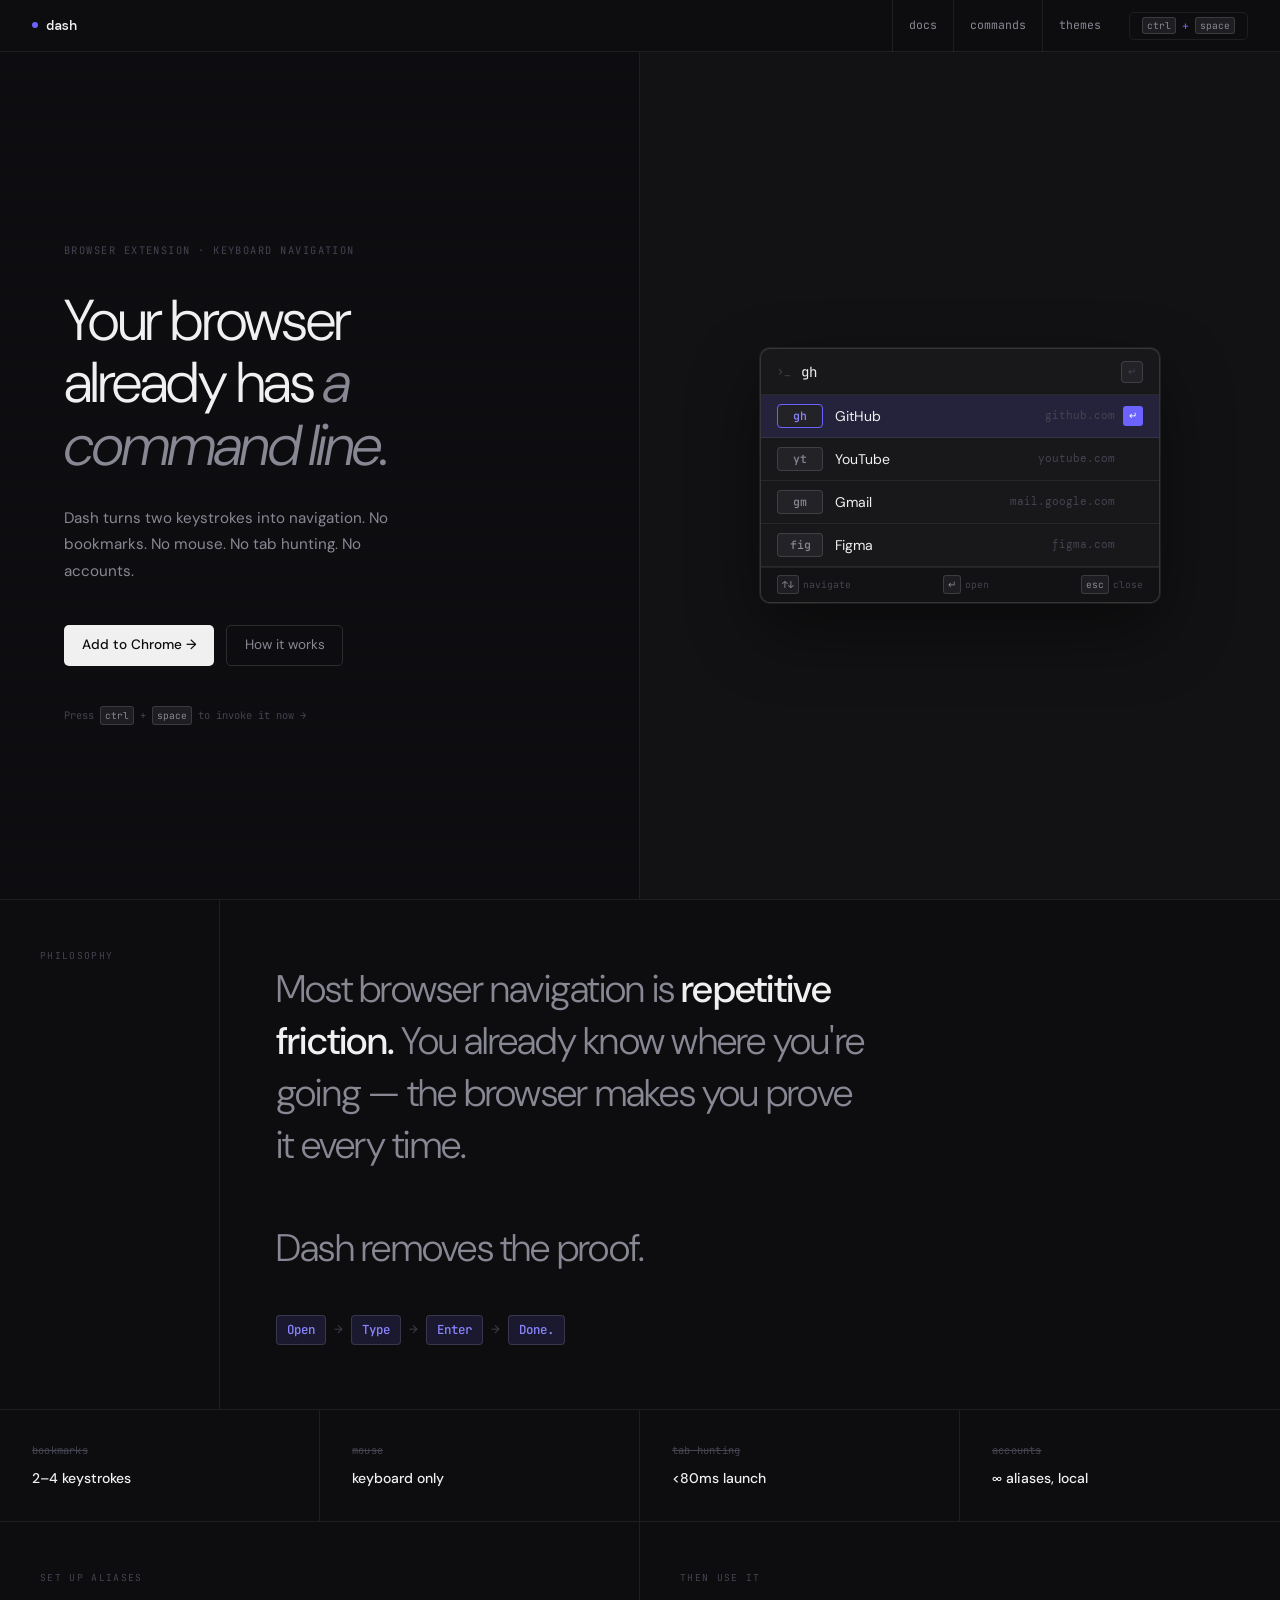
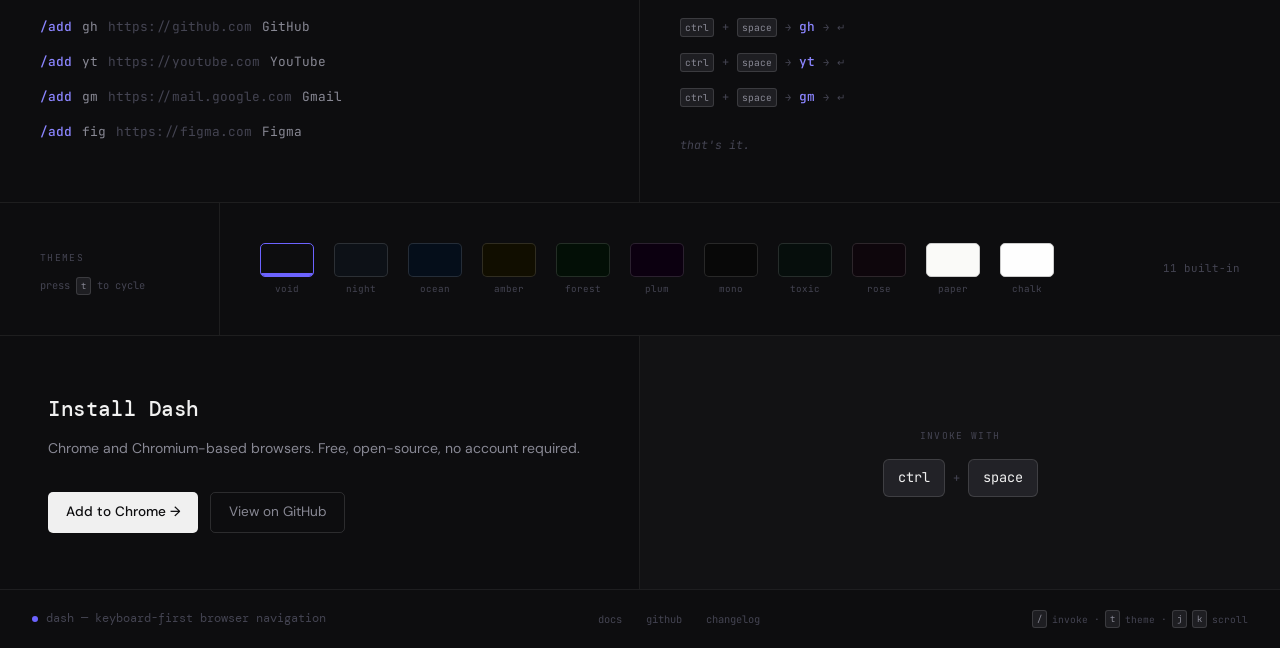
==== website/index.html @ 08f604a4 "- website base file - new theme added - central system for theme" ====
<!DOCTYPE html>
<html lang="en" data-theme="void">

<head>
    <meta charset="UTF-8">
    <meta name="viewport" content="width=device-width, initial-scale=1.0">
    <title>Dash — Keyboard-first browser navigation</title>
    <link rel="preconnect" href="https://fonts.googleapis.com">
    <link rel="preconnect" href="https://fonts.gstatic.com" crossorigin>
    <link
        href="https://fonts.googleapis.com/css2?family=DM+Sans:ital,wght@0,300;0,400;0,500;1,300;1,400&family=DM+Mono:wght@400;500&family=JetBrains+Mono:wght@400;500&display=swap"
        rel="stylesheet">
    <link rel="stylesheet" href="style.css">
    <!-- themes.css is auto-generated from themes.js via generateThemeCSS() -->
    <!-- Run: node -e "import('./themes.js').then(m=>process.stdout.write(m.generateThemeCSS()))" > themes.css -->
    <!-- Then add: <link rel="stylesheet" href="themes.css"> and remove the theme blocks from style.css -->
</head>

<body>

    <!-- ─── COMMAND OVERLAY ─── -->
    <div id="cmd-overlay" role="dialog" aria-label="Command palette" aria-modal="true">
        <div id="cmd-box">
            <div id="cmd-input-row">
                <span class="cmd-prompt">›_</span>
                <input id="cmd-input" placeholder="type a command or alias…" autocomplete="off" spellcheck="false"
                    aria-label="Command input">
                <span class="cmd-esc">esc</span>
            </div>
            <div id="cmd-results" role="listbox"></div>
            <div id="cmd-footer">
                <div class="cmd-hint"><span class="k">↑↓</span> navigate</div>
                <div class="cmd-hint"><span class="k">↵</span> go</div>
                <div class="cmd-hint"><span class="k">esc</span> close</div>
            </div>
        </div>
    </div>

    <!-- ─── TOAST ─── -->
    <div id="toast"></div>

    <!-- ─── NAV ─── -->
    <nav>
        <a class="nav-logo" href="#">
            <span class="logo-dot"></span>
            dash
        </a>
        <div class="nav-right">
            <a class="nav-link" href="#philosophy">docs</a>
            <a class="nav-link" href="#setup">commands</a>
            <a class="nav-link" href="#themes">themes</a>
            <button class="nav-invoke" id="navInvokeBtn" title="Open command palette (ctrl+space)">
                <span class="k">ctrl</span>+<span class="k">space</span>
            </button>
        </div>
    </nav>

    <main>

        <!-- ─── HERO ─── -->
        <section class="hero">
            <div class="hero-left">
                <p class="hero-eyebrow">Browser Extension · Keyboard Navigation</p>
                <h1 class="hero-h1">Your browser<br>already has <em>a<br>command line.</em></h1>
                <p class="hero-sub">Dash turns two keystrokes into navigation. No bookmarks. No mouse. No tab hunting.
                    No accounts.</p>
                <div class="hero-btns">
                    <a href="#install" class="btn-primary">Add to Chrome →</a>
                    <a href="#philosophy" class="btn-ghost">How it works</a>
                </div>
                <div class="hero-hint">
                    Press <span class="k">ctrl</span>+<span class="k">space</span> to invoke it now →
                </div>
            </div>
            <div class="hero-right">
                <div class="palette" id="heroPalette">
                    <div class="pal-input">
                        <span class="pal-prompt">›_</span>
                        <input class="pal-field" id="palField" readonly placeholder="type a command…" autocomplete="off"
                            spellcheck="false">
                        <div class="pal-enter-chip">↵</div>
                    </div>
                    <div class="pal-row active" data-alias="gh">
                        <div class="pal-alias">gh</div>
                        <div class="pal-name">GitHub</div>
                        <div class="pal-meta">
                            <div class="pal-url">github.com</div>
                            <div class="pal-go">↵</div>
                        </div>
                    </div>
                    <div class="pal-row" data-alias="yt">
                        <div class="pal-alias">yt</div>
                        <div class="pal-name">YouTube</div>
                        <div class="pal-meta">
                            <div class="pal-url">youtube.com</div>
                            <div class="pal-go">↵</div>
                        </div>
                    </div>
                    <div class="pal-row" data-alias="gm">
                        <div class="pal-alias">gm</div>
                        <div class="pal-name">Gmail</div>
                        <div class="pal-meta">
                            <div class="pal-url">mail.google.com</div>
                            <div class="pal-go">↵</div>
                        </div>
                    </div>
                    <div class="pal-row" data-alias="fig">
                        <div class="pal-alias">fig</div>
                        <div class="pal-name">Figma</div>
                        <div class="pal-meta">
                            <div class="pal-url">figma.com</div>
                            <div class="pal-go">↵</div>
                        </div>
                    </div>
                    <div class="pal-footer">
                        <div class="pal-hint"><span class="k">↑↓</span> navigate</div>
                        <div class="pal-hint"><span class="k">↵</span> open</div>
                        <div class="pal-hint"><span class="k">esc</span> close</div>
                    </div>
                </div>
            </div>
        </section>

        <!-- ─── MANIFESTO ─── -->
        <section class="manifesto" id="philosophy">
            <div class="manifesto-label">
                <span class="section-eyebrow">Philosophy</span>
            </div>
            <div class="manifesto-body">
                <p class="manifesto-h">
                    Most browser navigation is <strong>repetitive friction.</strong> You already know where you're going
                    — the browser makes you prove it every time.
                    <br><br>
                    Dash removes the proof.
                </p>
                <div class="flow">
                    <span class="flow-step">Open</span>
                    <span class="flow-arrow">→</span>
                    <span class="flow-step">Type</span>
                    <span class="flow-arrow">→</span>
                    <span class="flow-step">Enter</span>
                    <span class="flow-arrow">→</span>
                    <span class="flow-step">Done.</span>
                </div>
            </div>
        </section>

        <!-- ─── TRUTHS ─── -->
        <section class="truths">
            <div class="truth-cell">
                <div class="truth-neg">bookmarks</div>
                <div class="truth-val">2–4 keystrokes</div>
            </div>
            <div class="truth-cell">
                <div class="truth-neg">mouse</div>
                <div class="truth-val">keyboard only</div>
            </div>
            <div class="truth-cell">
                <div class="truth-neg">tab hunting</div>
                <div class="truth-val">&lt;80ms launch</div>
            </div>
            <div class="truth-cell">
                <div class="truth-neg">accounts</div>
                <div class="truth-val">∞ aliases, local</div>
            </div>
        </section>

        <!-- ─── SETUP ─── -->
        <section class="setup" id="setup">
            <div class="setup-col">
                <p class="col-title">Set up aliases</p>
                <div class="cmd-block">
                    <div class="cmd-line">
                        <span class="cmd-slash">/add</span>
                        <span>gh</span>
                        <span class="cmd-url">https://github.com</span>
                        <span>GitHub</span>
                    </div>
                    <div class="cmd-line">
                        <span class="cmd-slash">/add</span>
                        <span>yt</span>
                        <span class="cmd-url">https://youtube.com</span>
                        <span>YouTube</span>
                    </div>
                    <div class="cmd-line">
                        <span class="cmd-slash">/add</span>
                        <span>gm</span>
                        <span class="cmd-url">https://mail.google.com</span>
                        <span>Gmail</span>
                    </div>
                    <div class="cmd-line">
                        <span class="cmd-slash">/add</span>
                        <span>fig</span>
                        <span class="cmd-url">https://figma.com</span>
                        <span>Figma</span>
                    </div>
                </div>
            </div>
            <div class="setup-col">
                <p class="col-title">Then use it</p>
                <div class="cmd-block">
                    <div class="usage-row">
                        <span class="k">ctrl</span><span class="k-plus">+</span><span class="k">space</span>
                        <span class="ua">→</span>
                        <span class="usage-alias">gh</span>
                        <span class="ua">→</span>
                        <span class="usage-enter">↵</span>
                    </div>
                    <div class="usage-row">
                        <span class="k">ctrl</span><span class="k-plus">+</span><span class="k">space</span>
                        <span class="ua">→</span>
                        <span class="usage-alias">yt</span>
                        <span class="ua">→</span>
                        <span class="usage-enter">↵</span>
                    </div>
                    <div class="usage-row">
                        <span class="k">ctrl</span><span class="k-plus">+</span><span class="k">space</span>
                        <span class="ua">→</span>
                        <span class="usage-alias">gm</span>
                        <span class="ua">→</span>
                        <span class="usage-enter">↵</span>
                    </div>
                </div>
                <p class="setup-note">that's it.</p>
            </div>
        </section>

        <!-- ─── THEMES ─── -->
        <section id="themes">
            <div class="themes-label">
                <div>
                    <span class="section-eyebrow">Themes</span>
                    <div class="themes-sub">press <span class="k" style="font-size:.55rem">t</span> to cycle</div>
                </div>
            </div>
            <div class="themes-right">
                <!-- Dark themes -->
                <button class="swatch active" data-theme-id="void" style="--sw-accent:#6c63ff">
                    <div class="swatch-box" style="background:#0d0d0f;"></div>
                    <span class="swatch-name">void</span>
                </button>
                <button class="swatch" data-theme-id="night" style="--sw-accent:#58a6ff">
                    <div class="swatch-box" style="background:#0d1117;"></div>
                    <span class="swatch-name">night</span>
                </button>
                <button class="swatch" data-theme-id="ocean" style="--sw-accent:#00b4d8">
                    <div class="swatch-box" style="background:#050e1a;"></div>
                    <span class="swatch-name">ocean</span>
                </button>
                <button class="swatch" data-theme-id="amber" style="--sw-accent:#f59e0b">
                    <div class="swatch-box" style="background:#110e00;"></div>
                    <span class="swatch-name">amber</span>
                </button>
                <button class="swatch" data-theme-id="forest" style="--sw-accent:#22c55e">
                    <div class="swatch-box" style="background:#030f06;"></div>
                    <span class="swatch-name">forest</span>
                </button>
                <button class="swatch" data-theme-id="plum" style="--sw-accent:#c084fc">
                    <div class="swatch-box" style="background:#0c0010;"></div>
                    <span class="swatch-name">plum</span>
                </button>
                <button class="swatch" data-theme-id="monochrome" style="--sw-accent:#ffffff">
                    <div class="swatch-box" style="background:#080808;"></div>
                    <span class="swatch-name">mono</span>
                </button>
                <button class="swatch" data-theme-id="toxic" style="--sw-accent:#00ff88">
                    <div class="swatch-box" style="background:#060e0c;"></div>
                    <span class="swatch-name">toxic</span>
                </button>
                <button class="swatch" data-theme-id="rose" style="--sw-accent:#ff2d78">
                    <div class="swatch-box" style="background:#0e060c;"></div>
                    <span class="swatch-name">rose</span>
                </button>
                <!-- Light themes -->
                <button class="swatch" data-theme-id="paper" style="--sw-accent:#4338ca">
                    <div class="swatch-box" style="background:#fafaf8; border-color:#ccc;"></div>
                    <span class="swatch-name">paper</span>
                </button>
                <button class="swatch" data-theme-id="chalk" style="--sw-accent:#e11d48">
                    <div class="swatch-box" style="background:#fefefe; border-color:#ccc;"></div>
                    <span class="swatch-name">chalk</span>
                </button>
                <span class="themes-count">11 built-in</span>
            </div>
        </section>

        <!-- ─── INSTALL ─── -->
        <section id="install">
            <div class="install-left">
                <div class="install-h">Install Dash</div>
                <p class="install-sub">Chrome and Chromium-based browsers. Free, open-source, no account required.</p>
                <div style="display:flex;gap:.75rem;flex-wrap:wrap;">
                    <a href="#" class="btn-primary">Add to Chrome →</a>
                    <a href="#" class="btn-ghost">View on GitHub</a>
                </div>
            </div>
            <div class="install-right">
                <div class="shortcut-card">
                    <div class="shortcut-label">Invoke with</div>
                    <div class="shortcut-keys">
                        <span class="k-large">ctrl</span>
                        <span class="k-plus">+</span>
                        <span class="k-large">space</span>
                    </div>
                </div>
            </div>
        </section>

    </main>

    <footer>
        <div class="footer-brand">
            <span class="logo-dot"></span>
            dash — keyboard-first browser navigation
        </div>
        <div class="footer-links">
            <a href="#">docs</a>
            <a href="#">github</a>
            <a href="#">changelog</a>
        </div>
        <div class="footer-shortcut">
            <span class="k" style="font-size:.55rem">/</span> invoke ·
            <span class="k" style="font-size:.55rem">t</span> theme ·
            <span class="k" style="font-size:.55rem">j</span><span class="k" style="font-size:.55rem">k</span> scroll
        </div>
    </footer>

    <!-- type="module" enables ES module imports in script.js -->
    <script type="module" src="script.js"></script>
</body>

</html>
---- website/style.css ----
/* ─────────────────────────────────────────────────────────────────────────────
   THEMES
   Source of truth: themes.js → generateThemeCSS()
   To generate themes.css and replace this block:
     node -e "import('./themes.js').then(m=>process.stdout.write(m.generateThemeCSS()))" > themes.css
   Then swap this block for: <link rel="stylesheet" href="themes.css">
   ───────────────────────────────────────────────────────────────────────────── */
:root, [data-theme="void"] {
  --bg:           #0d0d0f;
  --bg2:          #121214;
  --bg3:          #18181b;
  --bg4:          #222227;
  --border:       rgba(255,255,255,0.07);
  --border-md:    rgba(255,255,255,0.13);
  --text:         #f0f0f0;
  --text2:        #888894;
  --text3:        #444452;
  --accent:       #6c63ff;
  --accent-dim:   rgba(108,99,255,0.14);
  --accent-bright:#8b85ff;
  --green:        #3ddcac;
  --kbd-bg:       #1e1e22;
  --kbd-bdr:      rgba(255,255,255,0.13);
  --cursor:       #6c63ff;
  --shadow:       rgba(0,0,0,0.45);
  --scan:         rgba(108,99,255,0.03);
}
[data-theme="night"] {
  --bg:#0d1117; --bg2:#12181f; --bg3:#171e27; --bg4:#1e2733;
  --border:rgba(255,255,255,0.07); --border-md:rgba(255,255,255,0.12);
  --text:#e8edf3; --text2:#6e8099; --text3:#374559;
  --accent:#58a6ff; --accent-dim:rgba(88,166,255,0.12); --accent-bright:#79b8ff;
  --green:#3ddcac;
  --kbd-bg:#1c2733; --kbd-bdr:rgba(255,255,255,0.10); --cursor:#58a6ff; --shadow:rgba(0,0,0,0.50);
  --scan:rgba(88,166,255,0.02);
}
[data-theme="ocean"] {
  --bg:#050e1a; --bg2:#060c18; --bg3:#0e1c2e; --bg4:#14253c;
  --border:rgba(100,180,255,0.08); --border-md:rgba(100,180,255,0.15);
  --text:#d0e8ff; --text2:#4d7a9e; --text3:#1e3a54;
  --accent:#00b4d8; --accent-dim:rgba(0,180,216,0.12); --accent-bright:#48cae4;
  --green:#80ccff;
  --kbd-bg:#0e1c2e; --kbd-bdr:rgba(100,180,255,0.12); --cursor:#00b4d8; --shadow:rgba(0,10,30,0.60);
  --scan:rgba(0,180,216,0.02);
}
[data-theme="amber"] {
  --bg:#110e00; --bg2:#181300; --bg3:#1f1800; --bg4:#2a2000;
  --border:rgba(255,195,0,0.07); --border-md:rgba(255,195,0,0.13);
  --text:#ffd060; --text2:#7a5e10; --text3:#3a2c05;
  --accent:#f59e0b; --accent-dim:rgba(245,158,11,0.13); --accent-bright:#fbbf24;
  --green:#ff9060;
  --kbd-bg:#1f1800; --kbd-bdr:rgba(255,195,0,0.13); --cursor:#f59e0b; --shadow:rgba(0,0,0,0.50);
  --scan:rgba(245,158,11,0.02);
}
[data-theme="forest"] {
  --bg:#030f06; --bg2:#071409; --bg3:#0a1a0c; --bg4:#122212;
  --border:rgba(80,200,100,0.07); --border-md:rgba(80,200,100,0.13);
  --text:#c8f0cc; --text2:#3d7a46; --text3:#1a3a1c;
  --accent:#22c55e; --accent-dim:rgba(34,197,94,0.12); --accent-bright:#4ade80;
  --green:#a0ffd8;
  --kbd-bg:#0a1a0c; --kbd-bdr:rgba(80,200,100,0.12); --cursor:#22c55e; --shadow:rgba(0,0,0,0.50);
  --scan:rgba(34,197,94,0.02);
}
[data-theme="plum"] {
  --bg:#0c0010; --bg2:#110016; --bg3:#16001e; --bg4:#1e0028;
  --border:rgba(200,100,255,0.07); --border-md:rgba(200,100,255,0.13);
  --text:#e8ccff; --text2:#6a3a8a; --text3:#2e1040;
  --accent:#c084fc; --accent-dim:rgba(192,132,252,0.13); --accent-bright:#d8b4fe;
  --green:#ff6fff;
  --kbd-bg:#16001e; --kbd-bdr:rgba(200,100,255,0.12); --cursor:#c084fc; --shadow:rgba(0,0,0,0.55);
  --scan:rgba(192,132,252,0.02);
}
[data-theme="monochrome"] {
  --bg:#080808; --bg2:#0c0c0c; --bg3:#111111; --bg4:#161616;
  --border:rgba(255,255,255,0.06); --border-md:rgba(255,255,255,0.12);
  --text:#f0f0f0; --text2:#909090; --text3:#2e2e2e;
  --accent:#ffffff; --accent-dim:rgba(255,255,255,0.08); --accent-bright:#aaaaaa;
  --green:#686868;
  --kbd-bg:#161616; --kbd-bdr:rgba(255,255,255,0.10); --cursor:#ffffff; --shadow:rgba(0,0,0,0.60);
  --scan:rgba(255,255,255,0.01);
}
[data-theme="toxic"] {
  --bg:#060e0c; --bg2:#091410; --bg3:#0c1a14; --bg4:#112018;
  --border:rgba(0,255,136,0.07); --border-md:rgba(0,255,136,0.14);
  --text:#f0fff8; --text2:#3d9970; --text3:#1a4030;
  --accent:#00ff88; --accent-dim:rgba(0,255,136,0.12); --accent-bright:#00d4ff;
  --green:#a0ffd8;
  --kbd-bg:#0c2018; --kbd-bdr:rgba(0,255,136,0.14); --cursor:#00ff88; --shadow:rgba(0,0,0,0.55);
  --scan:rgba(0,255,136,0.02);
}
[data-theme="rose"] {
  --bg:#0e060c; --bg2:#120710; --bg3:#180b16; --bg4:#200e1c;
  --border:rgba(255,45,120,0.07); --border-md:rgba(255,45,120,0.14);
  --text:#fff0f8; --text2:#c060a0; --text3:#3a1830;
  --accent:#ff2d78; --accent-dim:rgba(255,45,120,0.13); --accent-bright:#cc00ff;
  --green:#ff90c0;
  --kbd-bg:#1e0e18; --kbd-bdr:rgba(255,45,120,0.14); --cursor:#ff2d78; --shadow:rgba(0,0,0,0.55);
  --scan:rgba(255,45,120,0.02);
}
[data-theme="paper"] {
  --bg:#fafaf8; --bg2:#f4f4f1; --bg3:#ebebeb; --bg4:#e0e0db;
  --border:rgba(0,0,0,0.07); --border-md:rgba(0,0,0,0.13);
  --text:#111111; --text2:#5a5a68; --text3:#aaaaae;
  --accent:#4338ca; --accent-dim:rgba(67,56,202,0.08); --accent-bright:#3730a3;
  --green:#6fb3ff;
  --kbd-bg:#e8e8e4; --kbd-bdr:rgba(0,0,0,0.13); --cursor:#4338ca; --shadow:rgba(0,0,0,0.08);
  --scan:rgba(0,0,0,0.00);
}
[data-theme="chalk"] {
  --bg:#fefefe; --bg2:#f8f8f7; --bg3:#f0f0ee; --bg4:#e6e6e3;
  --border:rgba(0,0,0,0.06); --border-md:rgba(0,0,0,0.11);
  --text:#1a1a1a; --text2:#666668; --text3:#b0b0b4;
  --accent:#e11d48; --accent-dim:rgba(225,29,72,0.08); --accent-bright:#f43f5e;
  --green:#ff90c0;
  --kbd-bg:#e8e8e5; --kbd-bdr:rgba(0,0,0,0.12); --cursor:#e11d48; --shadow:rgba(0,0,0,0.07);
  --scan:rgba(0,0,0,0.00);
}

/* ── RESET ── */
*, *::before, *::after { box-sizing: border-box; margin: 0; padding: 0; }
html { scroll-behavior: smooth; font-size: 16px; }

body {
  font-family: 'DM Sans', sans-serif;
  background: var(--bg);
  color: var(--text);
  line-height: 1.6;
  overflow-x: hidden;
  transition: background 0.25s, color 0.25s;
}

/* scan line texture */
body::before {
  content: '';
  position: fixed;
  inset: 0;
  background: repeating-linear-gradient(0deg, var(--scan) 0px, transparent 1px, transparent 3px);
  pointer-events: none;
  z-index: 0;
}

/* ── COMMAND OVERLAY ── */
#cmd-overlay {
  position: fixed; inset: 0;
  background: rgba(0,0,0,0.6);
  backdrop-filter: blur(4px);
  z-index: 300;
  display: flex; align-items: flex-start; justify-content: center;
  padding-top: 20vh;
  opacity: 0; pointer-events: none;
  transition: opacity 0.15s;
}
#cmd-overlay.open { opacity: 1; pointer-events: all; }

#cmd-box {
  width: 100%; max-width: 440px;
  background: var(--bg3);
  border: 1px solid var(--border-md);
  border-radius: 10px;
  overflow: hidden;
  box-shadow: 0 32px 80px var(--shadow);
  transform: translateY(-8px);
  transition: transform 0.15s, background 0.25s, border-color 0.25s;
}
#cmd-overlay.open #cmd-box { transform: translateY(0); }

#cmd-input-row {
  display: flex; align-items: center; gap: 10px;
  padding: 0.8rem 1rem;
  border-bottom: 1px solid var(--border);
}
.cmd-prompt {
  font-family: 'JetBrains Mono', monospace;
  font-size: 0.75rem; color: var(--text3);
}
#cmd-input {
  flex: 1;
  font-family: 'JetBrains Mono', monospace;
  font-size: 0.9rem; color: var(--text);
  background: none; border: none; outline: none;
  caret-color: var(--cursor);
}
#cmd-input::placeholder { color: var(--text3); }
.cmd-esc {
  font-family: 'JetBrains Mono', monospace;
  font-size: 0.6rem; color: var(--text3);
  border: 1px solid var(--border-md);
  border-radius: 3px; padding: 1px 5px;
}
#cmd-results { max-height: 240px; overflow-y: auto; }
.cmd-result {
  display: flex; align-items: center; gap: 12px;
  padding: 0.55rem 1rem;
  cursor: pointer;
  border-bottom: 1px solid var(--border);
  transition: background 0.1s;
}
.cmd-result:last-child { border-bottom: none; }
.cmd-result:hover, .cmd-result.focused { background: var(--accent-dim); }
.cmd-result-alias {
  font-family: 'JetBrains Mono', monospace;
  font-size: 0.72rem; font-weight: 500;
  color: var(--accent-bright);
  background: var(--bg4); border: 1px solid var(--border-md);
  border-radius: 4px; padding: 2px 7px;
  min-width: 40px; text-align: center;
}
.cmd-result-name { font-size: 0.875rem; color: var(--text); flex: 1; }
.cmd-result-url {
  font-family: 'DM Mono', monospace;
  font-size: 0.7rem; color: var(--text3);
}
.cmd-enter {
  width: 20px; height: 20px; border-radius: 3px;
  background: var(--accent);
  display: flex; align-items: center; justify-content: center;
  font-size: 0.6rem; color: #fff;
  opacity: 0;
  transition: opacity 0.1s;
}
.cmd-result.focused .cmd-enter { opacity: 1; }
#cmd-footer {
  display: flex; gap: 1.5rem; align-items: center;
  padding: 0.45rem 1rem;
  border-top: 1px solid var(--border);
  background: var(--bg2);
}
.cmd-hint {
  font-family: 'JetBrains Mono', monospace;
  font-size: 0.6rem; color: var(--text3);
  display: flex; align-items: center; gap: 4px;
}

/* ── SHARED ── */
.k {
  display: inline-flex; align-items: center;
  padding: 1px 4px;
  border-radius: 3px;
  background: var(--kbd-bg); border: 1px solid var(--kbd-bdr);
  font-family: 'JetBrains Mono', monospace;
  font-size: 0.6rem; color: var(--text2);
}

/* ── NAV ── */
nav {
  position: fixed; top: 0; left: 0; right: 0; z-index: 100;
  display: flex; align-items: center; justify-content: space-between;
  padding: 0 2rem; height: 52px;
  border-bottom: 1px solid var(--border);
  background: var(--bg);
  transition: background 0.25s, border-color 0.25s;
}
.nav-logo {
  font-family: 'DM Mono', monospace;
  font-size: 0.9rem; font-weight: 500;
  color: var(--text); letter-spacing: -0.02em;
  display: flex; align-items: center; gap: 8px;
  text-decoration: none;
}
.logo-dot {
  width: 6px; height: 6px; border-radius: 50%;
  background: var(--accent);
  transition: background 0.25s;
}
.nav-right { display: flex; align-items: center; gap: 0; }
.nav-link {
  font-family: 'JetBrains Mono', monospace;
  font-size: 0.72rem; color: var(--text2);
  text-decoration: none;
  padding: 0 1rem; height: 52px;
  display: flex; align-items: center;
  border-left: 1px solid var(--border);
  transition: color 0.15s;
}
.nav-link:hover { color: var(--text); }
.nav-invoke {
  font-family: 'JetBrains Mono', monospace;
  font-size: 0.72rem; color: var(--accent);
  border: 1px solid var(--border);
  border-radius: 5px; padding: 0 0.75rem; height: 28px;
  display: flex; align-items: center; gap: 6px;
  margin-left: 0.75rem; cursor: pointer;
  background: none; transition: background 0.15s, color 0.15s;
}
.nav-invoke:hover { background: var(--accent-dim); }
.nav-invoke .k { font-size: 0.6rem; }

/* ── MAIN ── */
main { padding-top: 52px; position: relative; z-index: 1; }

/* ── HERO ── */
.hero {
  display: grid; grid-template-columns: 1fr 1fr;
  min-height: calc(100vh - 52px);
  border-bottom: 1px solid var(--border);
}
.hero-left {
  padding: 6rem 4rem 5rem;
  display: flex; flex-direction: column; justify-content: center;
  border-right: 1px solid var(--border);
}
.hero-eyebrow {
  font-family: 'JetBrains Mono', monospace;
  font-size: 0.65rem; letter-spacing: 0.14em;
  color: var(--text3); text-transform: uppercase;
  margin-bottom: 2rem;
}
.hero-h1 {
  font-size: clamp(2.6rem, 4.5vw, 4rem);
  font-weight: 300; line-height: 1.08;
  letter-spacing: -0.03em;
  margin-bottom: 1.75rem;
}
.hero-h1 em { font-style: italic; font-weight: 300; color: var(--text2); }
.hero-sub {
  font-size: 0.95rem; color: var(--text2);
  max-width: 360px; line-height: 1.75;
  margin-bottom: 2.5rem;
}
.hero-btns { display: flex; gap: 0.75rem; flex-wrap: wrap; }
.btn-primary {
  display: inline-flex; align-items: center; gap: 6px;
  padding: 0.55rem 1.1rem;
  background: var(--text); color: var(--bg);
  border: none; border-radius: 5px;
  font-family: 'DM Sans', sans-serif;
  font-size: 0.85rem; font-weight: 500;
  cursor: pointer; text-decoration: none;
  transition: opacity 0.2s;
}
.btn-primary:hover { opacity: 0.82; }
.btn-ghost {
  display: inline-flex; align-items: center; gap: 6px;
  padding: 0.55rem 1.1rem;
  background: transparent; color: var(--text2);
  border: 1px solid var(--border-md); border-radius: 5px;
  font-family: 'DM Sans', sans-serif;
  font-size: 0.85rem; cursor: pointer; text-decoration: none;
  transition: all 0.2s;
}
.btn-ghost:hover { color: var(--text); border-color: var(--text3); }
.hero-hint {
  margin-top: 2.5rem;
  font-family: 'JetBrains Mono', monospace;
  font-size: 0.65rem; color: var(--text3);
  display: flex; align-items: center; gap: 6px;
}
.hero-hint .k { font-size: 0.6rem; }
.hero-right {
  display: flex; align-items: center; justify-content: center;
  padding: 3rem 2.5rem; background: var(--bg2);
  transition: background 0.25s;
}

/* ── PALETTE (hero demo) ── */
.palette {
  width: 100%; max-width: 400px;
  border: 1px solid var(--border-md);
  border-radius: 10px; overflow: hidden;
  background: var(--bg3);
  box-shadow: 0 0 0 1px var(--border), 0 28px 70px var(--shadow);
  transition: background 0.25s, border-color 0.25s, box-shadow 0.25s;
}
.pal-input {
  display: flex; align-items: center; gap: 10px;
  padding: 0.7rem 1rem;
  border-bottom: 1px solid var(--border);
}
.pal-prompt {
  font-family: 'JetBrains Mono', monospace;
  font-size: 0.72rem; color: var(--text3);
}
.pal-field {
  flex: 1;
  font-family: 'JetBrains Mono', monospace;
  font-size: 0.88rem; color: var(--text);
  background: none; border: none; outline: none;
  caret-color: var(--cursor);
}
.pal-enter-chip {
  width: 22px; height: 22px; border-radius: 4px;
  background: var(--bg4); border: 1px solid var(--border-md);
  display: flex; align-items: center; justify-content: center;
  font-size: 0.6rem; color: var(--text3);
  font-family: 'JetBrains Mono', monospace;
}
.pal-row {
  display: grid; grid-template-columns: 46px 1fr auto;
  align-items: center; gap: 12px;
  padding: 0.55rem 1rem;
  border-bottom: 1px solid var(--border);
  cursor: pointer; transition: background 0.1s;
}
.pal-row:last-of-type { border-bottom: none; }
.pal-row:hover, .pal-row.active { background: var(--accent-dim); }
.pal-alias {
  font-family: 'JetBrains Mono', monospace;
  font-size: 0.72rem; font-weight: 500;
  color: var(--text2);
  background: var(--bg4); border: 1px solid var(--border-md);
  border-radius: 4px; padding: 2px 6px; text-align: center;
  transition: color 0.15s, border-color 0.15s;
}
.pal-row.active .pal-alias { color: var(--accent-bright); border-color: var(--accent); }
.pal-name { font-size: 0.875rem; color: var(--text); }
.pal-meta { display: flex; align-items: center; gap: 8px; }
.pal-url {
  font-family: 'DM Mono', monospace;
  font-size: 0.68rem; color: var(--text3);
}
.pal-go {
  width: 20px; height: 20px; border-radius: 3px;
  background: var(--accent);
  display: flex; align-items: center; justify-content: center;
  font-size: 0.6rem; color: #fff;
  opacity: 0; transition: opacity 0.1s;
}
.pal-row.active .pal-go { opacity: 1; }
.pal-footer {
  display: flex; align-items: center; justify-content: space-between;
  padding: 0.45rem 1rem;
  border-top: 1px solid var(--border);
  background: var(--bg2); transition: background 0.25s;
}
.pal-hint {
  font-family: 'JetBrains Mono', monospace;
  font-size: 0.6rem; color: var(--text3);
  display: flex; align-items: center; gap: 4px;
}

/* ── MANIFESTO ── */
.manifesto {
  display: grid; grid-template-columns: 220px 1fr;
  border-bottom: 1px solid var(--border);
}
.manifesto-label {
  padding: 3rem 2.5rem;
  border-right: 1px solid var(--border);
  display: flex; align-items: flex-start;
}
.section-eyebrow {
  font-family: 'JetBrains Mono', monospace;
  font-size: 0.6rem; letter-spacing: 0.14em;
  color: var(--text3); text-transform: uppercase;
}
.manifesto-body { padding: 4rem 3.5rem; }
.manifesto-h {
  font-size: clamp(1.6rem, 3vw, 2.6rem);
  font-weight: 300; line-height: 1.35;
  letter-spacing: -0.02em; color: var(--text2);
  max-width: 600px;
}
.manifesto-h strong { color: var(--text); font-weight: 500; }
.flow {
  display: flex; align-items: center; gap: 8px;
  margin-top: 2.5rem; flex-wrap: wrap;
}
.flow-step {
  font-family: 'JetBrains Mono', monospace;
  font-size: 0.78rem; font-weight: 500;
  color: var(--accent-bright);
  padding: 4px 10px; border: 1px solid var(--border-md);
  border-radius: 4px; background: var(--accent-dim);
}
.flow-arrow { color: var(--text3); font-size: 0.7rem; }

/* ── TRUTHS ── */
.truths {
  display: grid; grid-template-columns: repeat(4, 1fr);
  border-bottom: 1px solid var(--border);
}
.truth-cell {
  padding: 2rem;
  border-right: 1px solid var(--border);
}
.truth-cell:last-child { border-right: none; }
.truth-neg {
  font-family: 'JetBrains Mono', monospace;
  font-size: 0.65rem; color: var(--text3);
  text-decoration: line-through; margin-bottom: 0.5rem;
  letter-spacing: 0.02em;
}
.truth-val { font-size: 0.875rem; font-weight: 500; color: var(--text); }

/* ── SETUP ── */
.setup {
  display: grid; grid-template-columns: 1fr 1fr;
  border-bottom: 1px solid var(--border);
}
.setup-col {
  padding: 3rem 2.5rem;
  border-right: 1px solid var(--border);
}
.setup-col:last-child { border-right: none; }
.col-title {
  font-family: 'JetBrains Mono', monospace;
  font-size: 0.6rem; letter-spacing: 0.14em;
  color: var(--text3); text-transform: uppercase;
  margin-bottom: 2rem;
}
.cmd-block { display: flex; flex-direction: column; gap: 0.9rem; }
.cmd-line {
  font-family: 'JetBrains Mono', monospace;
  font-size: 0.8rem; color: var(--text2);
  display: flex; gap: 10px; align-items: center;
}
.cmd-slash { color: var(--accent-bright); font-weight: 500; }
.cmd-url { color: var(--text3); }
.usage-row {
  display: flex; align-items: center; gap: 8px;
  font-family: 'JetBrains Mono', monospace;
  font-size: 0.8rem; color: var(--text2);
}
.usage-alias { color: var(--accent-bright); font-weight: 500; }
.usage-enter { font-size: 0.65rem; color: var(--text3); }
.ua { color: var(--text3); font-size: 0.65rem; }
.setup-note {
  margin-top: 1.75rem;
  font-family: 'JetBrains Mono', monospace;
  font-size: 0.72rem; color: var(--text3); font-style: italic;
}

/* ── THEMES SECTION ── */
#themes {
  display: grid; grid-template-columns: 220px 1fr;
  border-bottom: 1px solid var(--border);
}
.themes-label {
  padding: 2.5rem;
  border-right: 1px solid var(--border);
  display: flex; flex-direction: column; justify-content: space-between;
}
.themes-sub {
  font-family: 'JetBrains Mono', monospace;
  font-size: 0.65rem; color: var(--text3);
  margin-top: 0.5rem;
}
.themes-right {
  padding: 2.5rem;
  display: flex; align-items: center; gap: 1.25rem; flex-wrap: wrap;
}
.swatch {
  display: flex; flex-direction: column; align-items: center; gap: 6px;
  cursor: pointer; border: none; background: none; padding: 0;
  transition: transform 0.15s;
}
.swatch:hover { transform: translateY(-3px); }
.swatch-box {
  width: 54px; height: 34px; border-radius: 5px;
  border: 1px solid var(--border-md);
  position: relative; overflow: hidden;
  transition: border-color 0.2s;
}
.swatch-box::after {
  content: '';
  position: absolute; bottom: 0; left: 0; right: 0;
  height: 3px; background: var(--sw-accent, #6c63ff);
  transform: scaleX(0); transition: transform 0.2s;
  transform-origin: left;
}
.swatch.active .swatch-box { border-color: var(--sw-accent, #6c63ff); }
.swatch.active .swatch-box::after { transform: scaleX(1); }
.swatch-name {
  font-family: 'JetBrains Mono', monospace;
  font-size: 0.58rem; color: var(--text3);
}
.themes-count {
  margin-left: auto;
  font-family: 'JetBrains Mono', monospace;
  font-size: 0.68rem; color: var(--text3);
  align-self: center;
}

/* ── INSTALL ── */
#install {
  display: grid; grid-template-columns: 1fr 1fr;
  min-height: 200px;
}
.install-left {
  padding: 3.5rem 3rem;
  border-right: 1px solid var(--border);
  display: flex; flex-direction: column; justify-content: center;
}
.install-h {
  font-family: 'DM Mono', monospace;
  font-size: 1.3rem; font-weight: 500;
  letter-spacing: -0.02em; margin-bottom: 0.75rem;
}
.install-sub { font-size: 0.875rem; color: var(--text2); margin-bottom: 2rem; }
.install-right {
  padding: 3.5rem 3rem; background: var(--bg2);
  display: flex; align-items: center; justify-content: center;
  transition: background 0.25s;
}
.shortcut-card { text-align: center; }
.shortcut-label {
  font-family: 'JetBrains Mono', monospace;
  font-size: 0.6rem; letter-spacing: 0.14em;
  color: var(--text3); text-transform: uppercase; margin-bottom: 1rem;
}
.shortcut-keys { display: flex; align-items: center; gap: 8px; }
.k-large {
  padding: 7px 14px; border-radius: 6px;
  background: var(--bg4); border: 1px solid var(--border-md);
  font-family: 'JetBrains Mono', monospace;
  font-size: 0.85rem; color: var(--text);
}
.k-plus { color: var(--text3); font-size: 0.75rem; font-family: 'JetBrains Mono', monospace; }

/* ── FOOTER ── */
footer {
  border-top: 1px solid var(--border);
  padding: 1.25rem 2rem;
  display: flex; align-items: center; justify-content: space-between;
}
.footer-brand {
  font-family: 'DM Mono', monospace;
  font-size: 0.72rem; color: var(--text3);
  display: flex; align-items: center; gap: 8px;
}
.footer-links { display: flex; gap: 1.5rem; }
.footer-links a {
  font-family: 'JetBrains Mono', monospace;
  font-size: 0.65rem; color: var(--text3); text-decoration: none;
  transition: color 0.15s;
}
.footer-links a:hover { color: var(--text2); }
.footer-shortcut {
  font-family: 'JetBrains Mono', monospace;
  font-size: 0.6rem; color: var(--text3);
  display: flex; align-items: center; gap: 5px;
}

/* ── TOAST ── */
#toast {
  position: fixed; bottom: 2rem; right: 2rem; z-index: 400;
  background: var(--bg3); border: 1px solid var(--border-md);
  border-radius: 6px; padding: 0.6rem 1rem;
  font-family: 'JetBrains Mono', monospace;
  font-size: 0.72rem; color: var(--text2);
  box-shadow: 0 8px 24px var(--shadow);
  opacity: 0; transform: translateY(8px);
  transition: opacity 0.2s, transform 0.2s;
  pointer-events: none;
}
#toast.show { opacity: 1; transform: translateY(0); }

/* ── CURSOR BLINK ── */
.cursor-blink {
  display: inline-block; width: 2px; height: 0.85em;
  background: var(--cursor); vertical-align: -1px;
  animation: blink 1s step-start infinite;
  margin-left: 1px;
  transition: background 0.25s;
}
@keyframes blink { 0%,100%{opacity:1} 50%{opacity:0} }

/* ── RESPONSIVE ── */
@media (max-width: 900px) {
  .hero { grid-template-columns: 1fr; }
  .hero-left { border-right: none; border-bottom: 1px solid var(--border); }
  .hero-right { min-height: 380px; }
  .manifesto { grid-template-columns: 1fr; }
  .manifesto-label { border-right: none; border-bottom: 1px solid var(--border); padding: 1.5rem 2rem; }
  .truths { grid-template-columns: 1fr 1fr; }
  .truths .truth-cell:nth-child(2) { border-right: none; }
  .truths .truth-cell:nth-child(3) { border-top: 1px solid var(--border); }
  .truths .truth-cell:nth-child(4) { border-top: 1px solid var(--border); border-right: none; }
  .setup { grid-template-columns: 1fr; }
  .setup-col:first-child { border-right: none; border-bottom: 1px solid var(--border); }
  #themes { grid-template-columns: 1fr; }
  .themes-label { border-right: none; border-bottom: 1px solid var(--border); padding: 1.5rem 2rem; }
  #install { grid-template-columns: 1fr; }
  .install-left { border-right: none; border-bottom: 1px solid var(--border); }
  nav { padding: 0 1rem; }
  .nav-link { display: none; }
}
@media (max-width: 600px) {
  .hero-left { padding: 3rem 1.5rem; }
  .hero-right { padding: 2rem 1.5rem; }
  .truth-cell { padding: 1.25rem; }
  .manifesto-body { padding: 2.5rem 1.5rem; }
  .setup-col { padding: 2rem 1.5rem; }
  .install-left, .install-right { padding: 2.5rem 1.5rem; }
}
@media (prefers-reduced-motion: reduce) {
  *, .cursor-blink { animation: none !important; transition: none !important; }
}
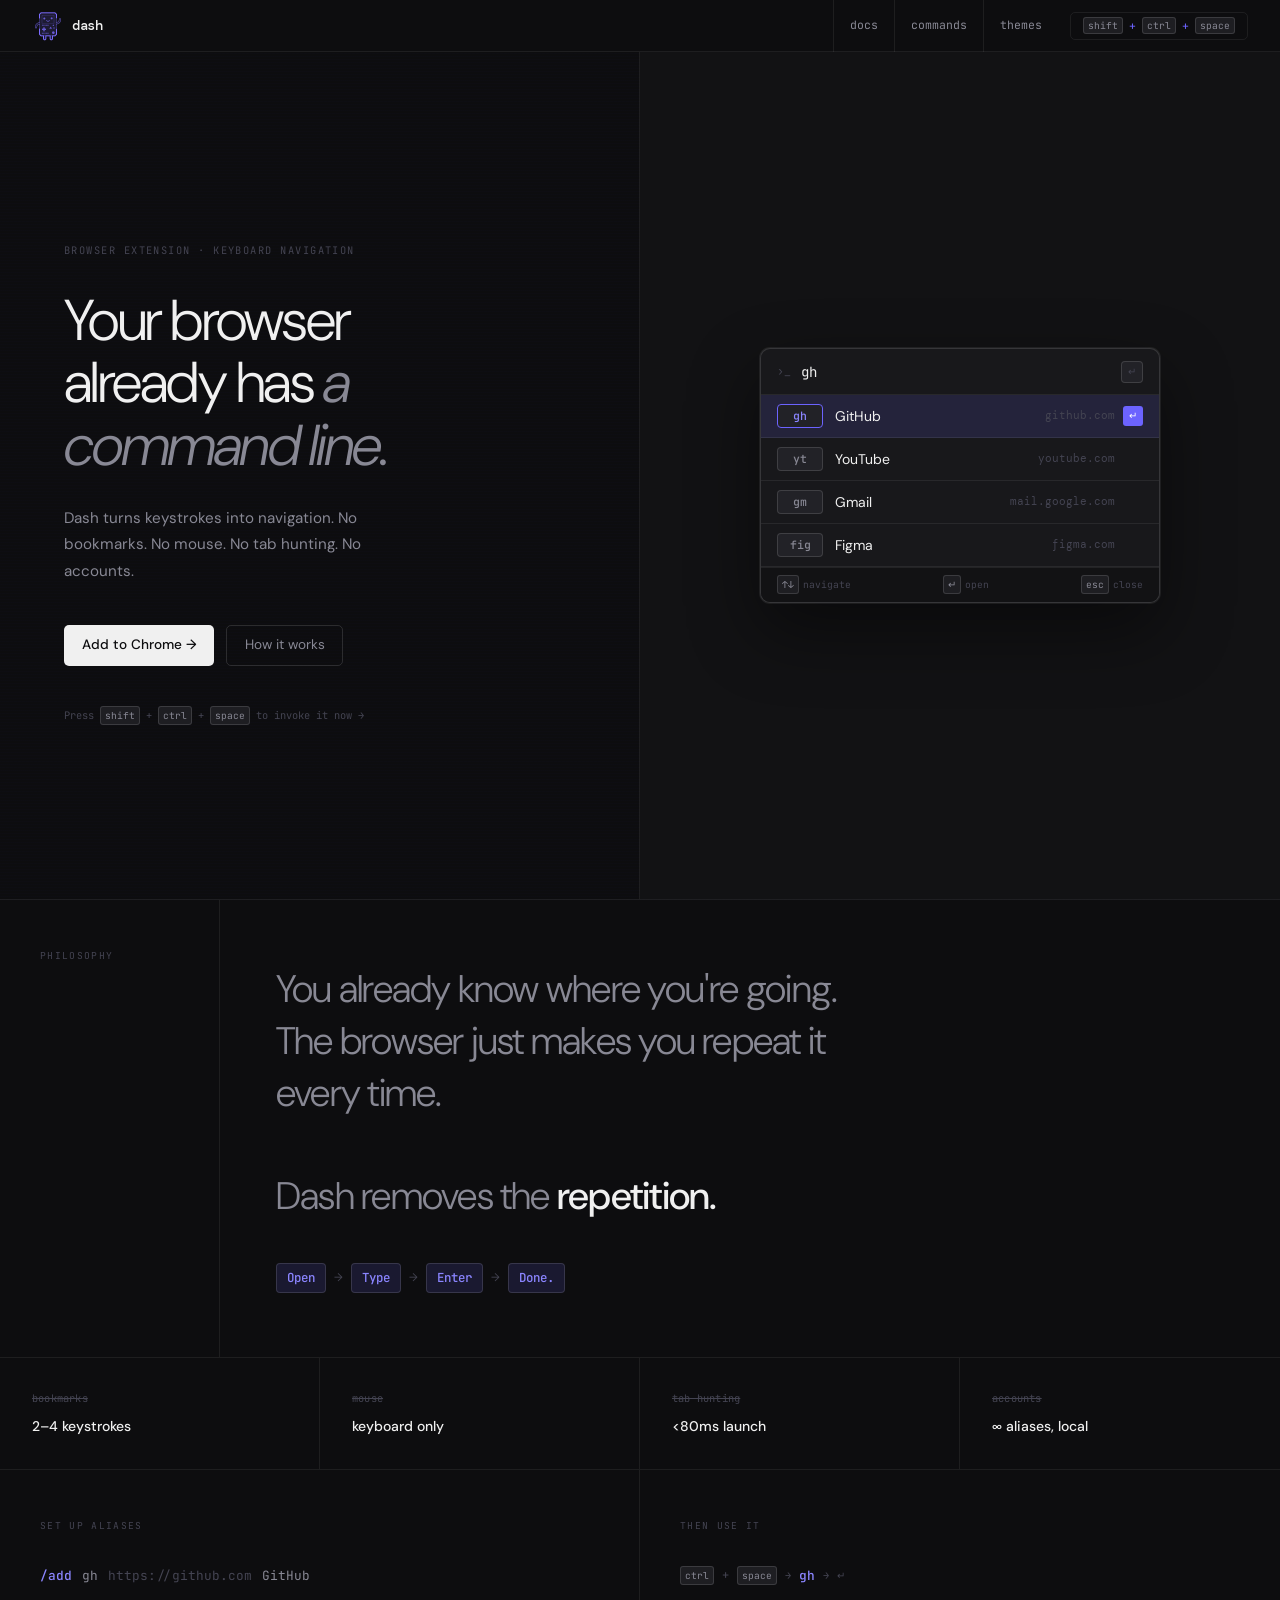
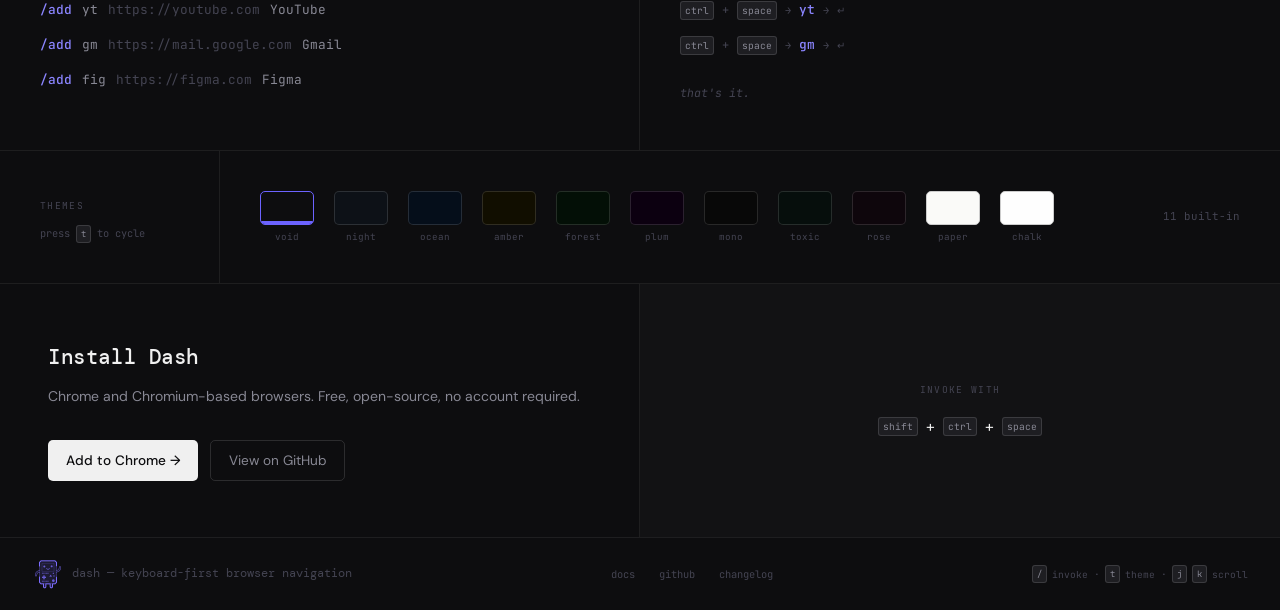
==== commit db84b825: "- text update" ====
--- a/website/index.html
+++ b/website/index.html
@@ -11,9 +11,6 @@
         href="https://fonts.googleapis.com/css2?family=DM+Sans:ital,wght@0,300;0,400;0,500;1,300;1,400&family=DM+Mono:wght@400;500&family=JetBrains+Mono:wght@400;500&display=swap"
         rel="stylesheet">
     <link rel="stylesheet" href="style.css">
-    <!-- themes.css is auto-generated from themes.js via generateThemeCSS() -->
-    <!-- Run: node -e "import('./themes.js').then(m=>process.stdout.write(m.generateThemeCSS()))" > themes.css -->
-    <!-- Then add: <link rel="stylesheet" href="themes.css"> and remove the theme blocks from style.css -->
 </head>
 
 <body>
@@ -42,15 +39,17 @@
     <!-- ─── NAV ─── -->
     <nav>
         <a class="nav-logo" href="#">
-            <span class="logo-dot"></span>
+            <img src="../icons/icon32.png" />
             dash
         </a>
         <div class="nav-right">
             <a class="nav-link" href="#philosophy">docs</a>
             <a class="nav-link" href="#setup">commands</a>
             <a class="nav-link" href="#themes">themes</a>
-            <button class="nav-invoke" id="navInvokeBtn" title="Open command palette (ctrl+space)">
-                <span class="k">ctrl</span>+<span class="k">space</span>
+            <button class="nav-invoke" id="navInvokeBtn" title="Open command palette (shift+ctrl+space)">
+                <span class="k">shift</span>+
+                <span class="k">ctrl</span>+
+                <span class="k">space</span>
             </button>
         </div>
     </nav>
@@ -62,14 +61,16 @@
             <div class="hero-left">
                 <p class="hero-eyebrow">Browser Extension · Keyboard Navigation</p>
                 <h1 class="hero-h1">Your browser<br>already has <em>a<br>command line.</em></h1>
-                <p class="hero-sub">Dash turns two keystrokes into navigation. No bookmarks. No mouse. No tab hunting.
+                <p class="hero-sub">Dash turns keystrokes into navigation. No bookmarks. No mouse. No tab hunting.
                     No accounts.</p>
                 <div class="hero-btns">
                     <a href="#install" class="btn-primary">Add to Chrome →</a>
                     <a href="#philosophy" class="btn-ghost">How it works</a>
                 </div>
                 <div class="hero-hint">
-                    Press <span class="k">ctrl</span>+<span class="k">space</span> to invoke it now →
+                    Press <span class="k">shift</span>+
+                    <span class="k">ctrl</span>+
+                    <span class="k">space</span> to invoke it now →
                 </div>
             </div>
             <div class="hero-right">
@@ -128,10 +129,12 @@
             </div>
             <div class="manifesto-body">
                 <p class="manifesto-h">
-                    Most browser navigation is <strong>repetitive friction.</strong> You already know where you're going
-                    — the browser makes you prove it every time.
+                    You already know where you're going.
+                    The browser just makes you repeat it
+                    every time.
                     <br><br>
-                    Dash removes the proof.
+
+                    Dash removes the <strong>repetition.</strong>
                 </p>
                 <div class="flow">
                     <span class="flow-step">Open</span>
@@ -290,17 +293,17 @@
                 <div class="install-h">Install Dash</div>
                 <p class="install-sub">Chrome and Chromium-based browsers. Free, open-source, no account required.</p>
                 <div style="display:flex;gap:.75rem;flex-wrap:wrap;">
-                    <a href="#" class="btn-primary">Add to Chrome →</a>
-                    <a href="#" class="btn-ghost">View on GitHub</a>
+                    <a href="https://github.com/venomusblood568/dash" class="btn-primary">Add to Chrome →</a>
+                    <a href="https://github.com/venomusblood568/dash" class="btn-ghost">View on GitHub</a>
                 </div>
             </div>
             <div class="install-right">
                 <div class="shortcut-card">
                     <div class="shortcut-label">Invoke with</div>
                     <div class="shortcut-keys">
-                        <span class="k-large">ctrl</span>
-                        <span class="k-plus">+</span>
-                        <span class="k-large">space</span>
+                        <span class="k">shift</span>+
+                        <span class="k">ctrl</span>+
+                        <span class="k">space</span>
                     </div>
                 </div>
             </div>
@@ -310,7 +313,7 @@
 
     <footer>
         <div class="footer-brand">
-            <span class="logo-dot"></span>
+            <img src="../icons/icon32.png" />
             dash — keyboard-first browser navigation
         </div>
         <div class="footer-links">
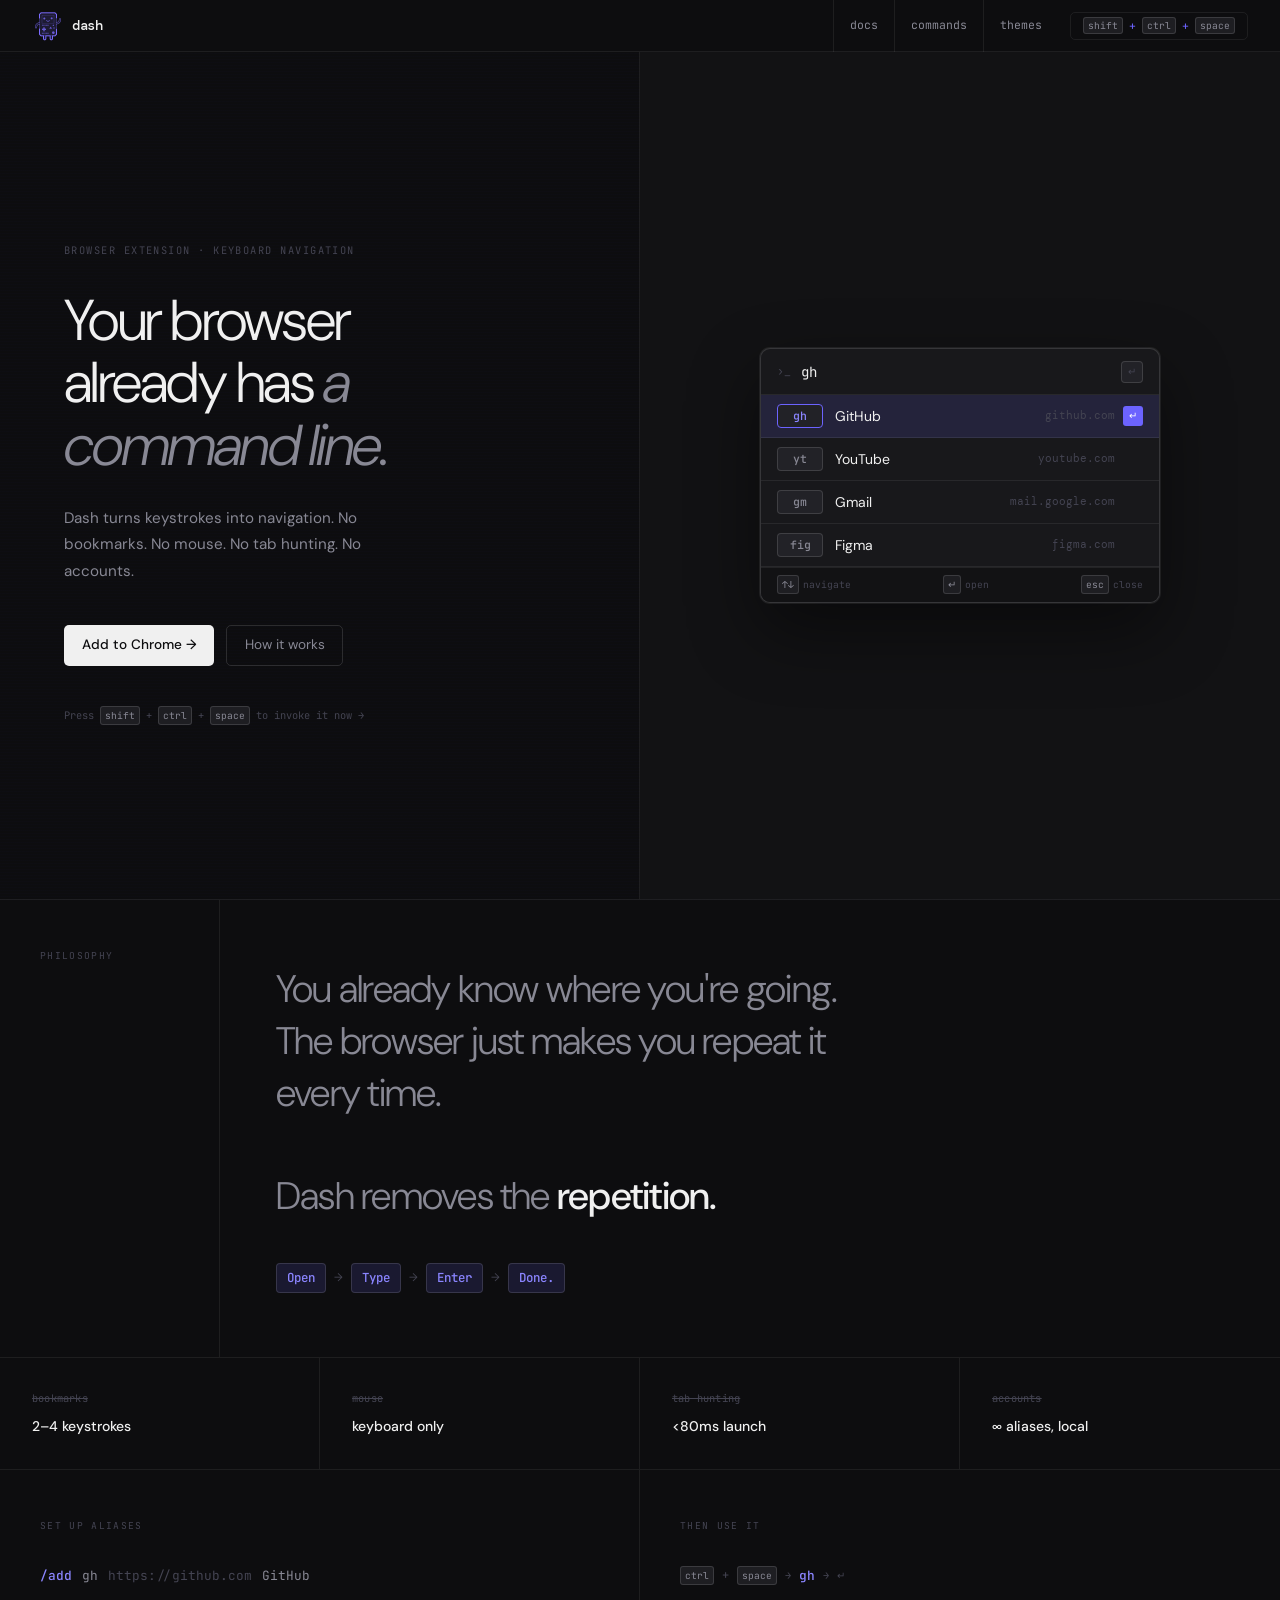
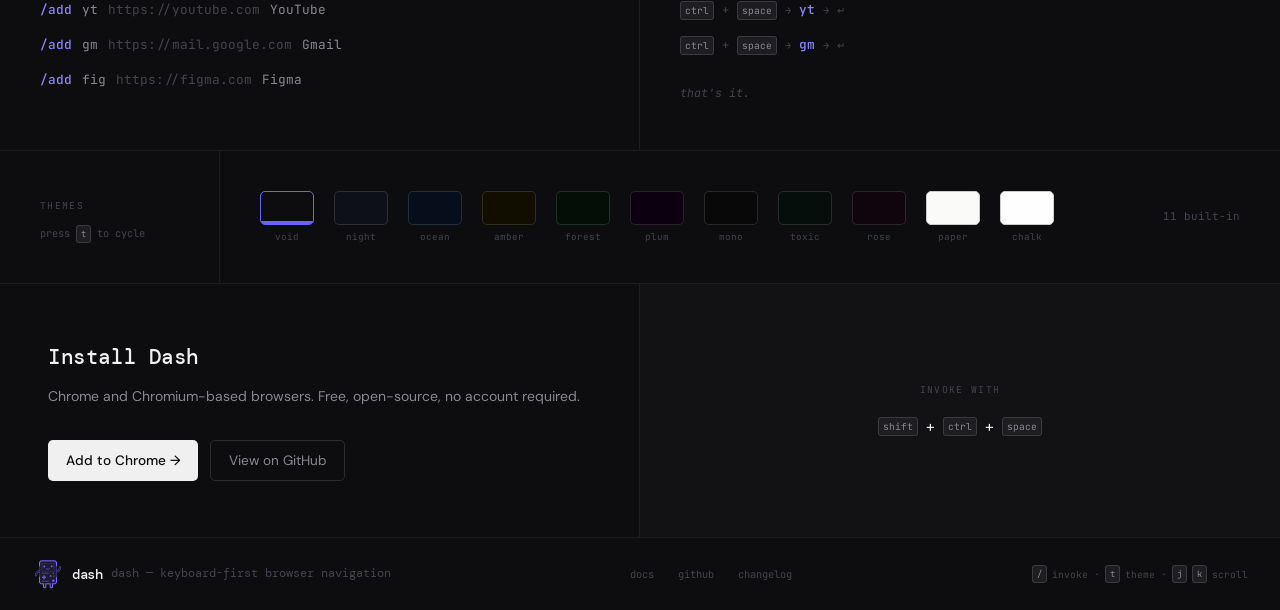
==== commit 6633b1e1: "- img link update" ====
--- a/website/index.html
+++ b/website/index.html
@@ -39,7 +39,7 @@
     <!-- ─── NAV ─── -->
     <nav>
         <a class="nav-logo" href="#">
-            <img src="../icons/icon32.png" />
+            <img src="/icons/icon32.png" alt="dash logo" />
             dash
         </a>
         <div class="nav-right">
@@ -313,7 +313,10 @@
 
     <footer>
         <div class="footer-brand">
-            <img src="../icons/icon32.png" />
+            <a class="nav-logo" href="#">
+                <img src="/icons/icon32.png" alt="dash logo" />
+                dash
+            </a>
             dash — keyboard-first browser navigation
         </div>
         <div class="footer-links">
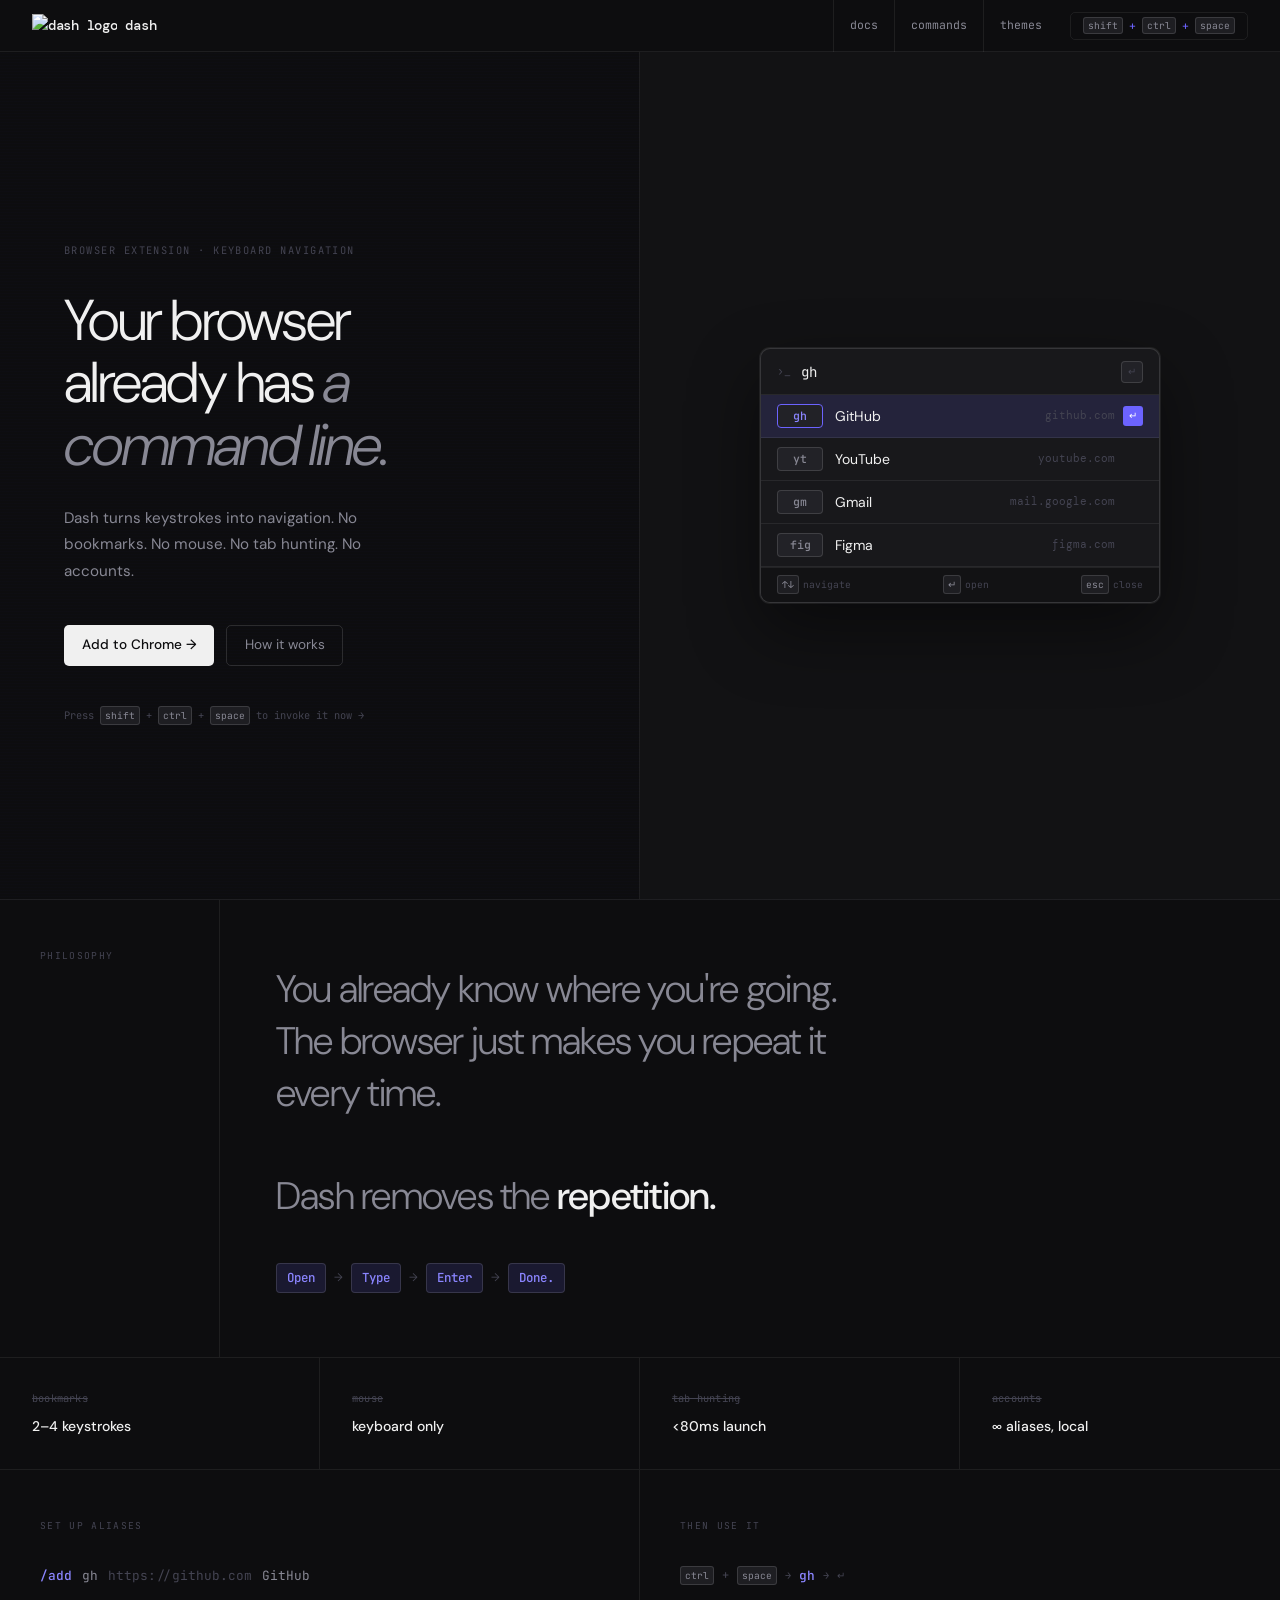
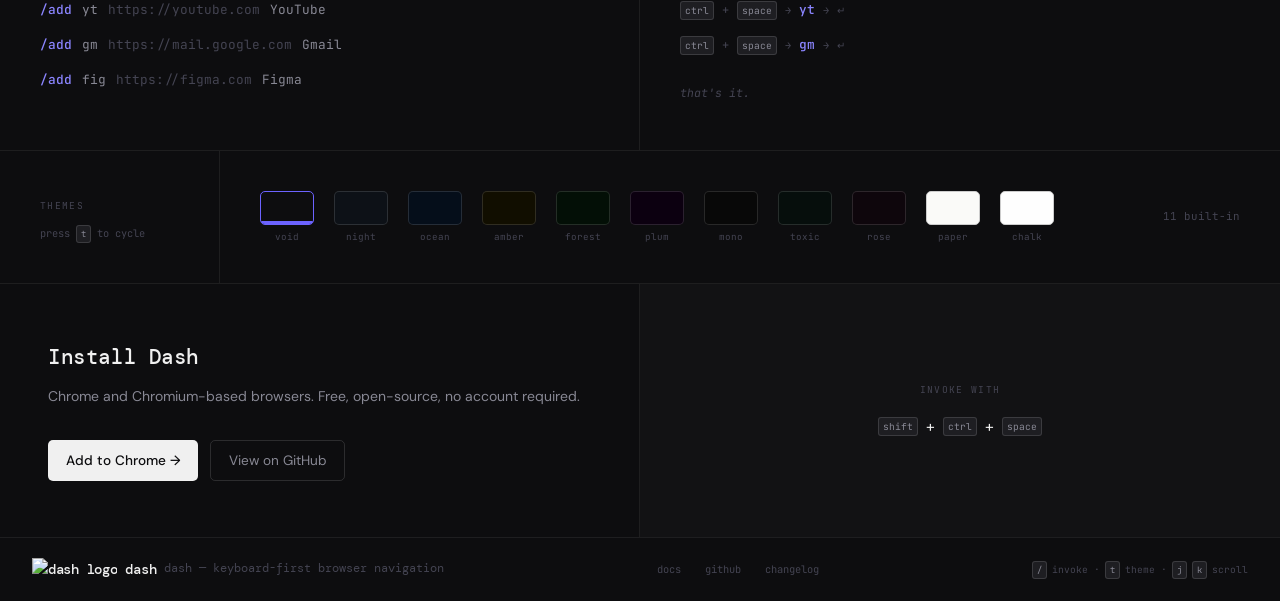
==== commit d3cab83f: "- public folder added" ====
--- a/website/index.html
+++ b/website/index.html
@@ -39,7 +39,7 @@
     <!-- ─── NAV ─── -->
     <nav>
         <a class="nav-logo" href="#">
-            <img src="/icons/icon32.png" alt="dash logo" />
+            <img src="/icon32.png" alt="dash logo" />
             dash
         </a>
         <div class="nav-right">
@@ -314,7 +314,7 @@
     <footer>
         <div class="footer-brand">
             <a class="nav-logo" href="#">
-                <img src="/icons/icon32.png" alt="dash logo" />
+                <img src="/icon32.png" alt="dash logo" />
                 dash
             </a>
             dash — keyboard-first browser navigation
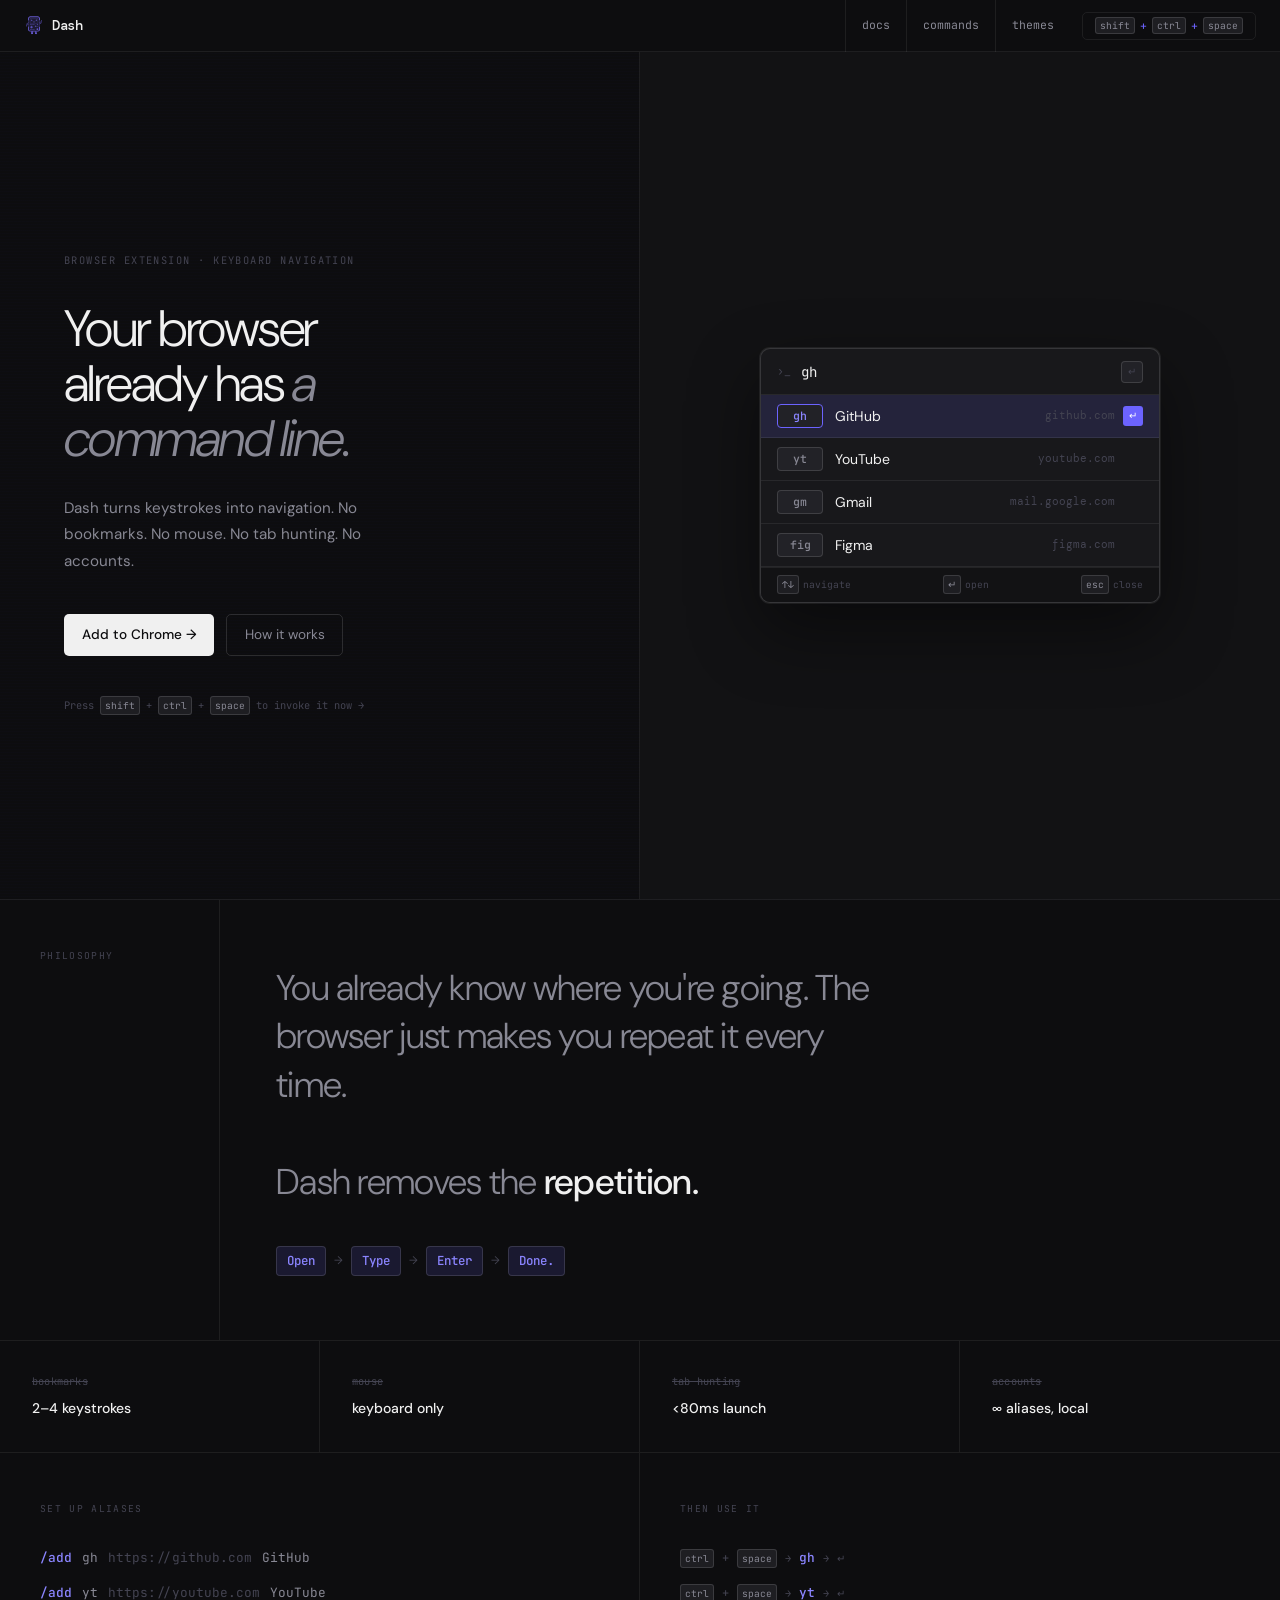
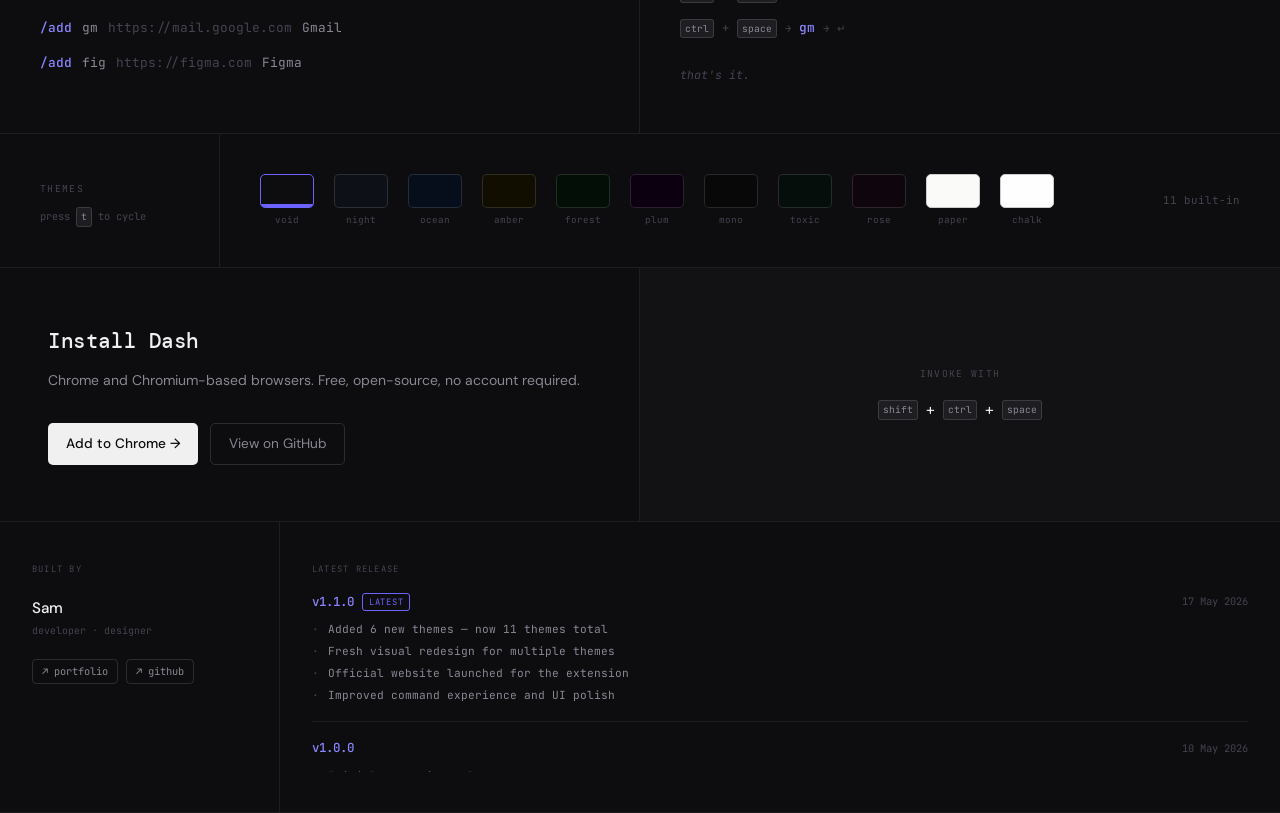
==== commit 8a9dd25f: "- mobile view optimsation - footer update" ====
--- a/website/index.html
+++ b/website/index.html
@@ -4,12 +4,19 @@
 <head>
     <meta charset="UTF-8">
     <meta name="viewport" content="width=device-width, initial-scale=1.0">
-    <title>Dash — Keyboard-first browser navigation</title>
+
+    <title>Dash</title>
+
+    <!-- Favicon -->
+    <link rel="icon" type="image/png" href="./icon32.png">
+
     <link rel="preconnect" href="https://fonts.googleapis.com">
     <link rel="preconnect" href="https://fonts.gstatic.com" crossorigin>
+
     <link
         href="https://fonts.googleapis.com/css2?family=DM+Sans:ital,wght@0,300;0,400;0,500;1,300;1,400&family=DM+Mono:wght@400;500&family=JetBrains+Mono:wght@400;500&display=swap"
         rel="stylesheet">
+
     <link rel="stylesheet" href="style.css">
 </head>
 
@@ -39,17 +46,15 @@
     <!-- ─── NAV ─── -->
     <nav>
         <a class="nav-logo" href="#">
-            <img src="/icon32.png" alt="dash logo" />
-            dash
+            <img src="./icon32.png" alt="dash logo" width="20" height="20" onerror="this.style.display='none'" />
+            Dash
         </a>
         <div class="nav-right">
             <a class="nav-link" href="#philosophy">docs</a>
             <a class="nav-link" href="#setup">commands</a>
             <a class="nav-link" href="#themes">themes</a>
             <button class="nav-invoke" id="navInvokeBtn" title="Open command palette (shift+ctrl+space)">
-                <span class="k">shift</span>+
-                <span class="k">ctrl</span>+
-                <span class="k">space</span>
+                <span class="k">shift</span>+<span class="k">ctrl</span>+<span class="k">space</span>
             </button>
         </div>
     </nav>
@@ -61,16 +66,15 @@
             <div class="hero-left">
                 <p class="hero-eyebrow">Browser Extension · Keyboard Navigation</p>
                 <h1 class="hero-h1">Your browser<br>already has <em>a<br>command line.</em></h1>
-                <p class="hero-sub">Dash turns keystrokes into navigation. No bookmarks. No mouse. No tab hunting.
-                    No accounts.</p>
+                <p class="hero-sub">Dash turns keystrokes into navigation. No bookmarks. No mouse. No tab hunting. No
+                    accounts.</p>
                 <div class="hero-btns">
                     <a href="#install" class="btn-primary">Add to Chrome →</a>
                     <a href="#philosophy" class="btn-ghost">How it works</a>
                 </div>
                 <div class="hero-hint">
-                    Press <span class="k">shift</span>+
-                    <span class="k">ctrl</span>+
-                    <span class="k">space</span> to invoke it now →
+                    Press <span class="k">shift</span>+<span class="k">ctrl</span>+<span class="k">space</span> to
+                    invoke it now →
                 </div>
             </div>
             <div class="hero-right">
@@ -130,10 +134,8 @@
             <div class="manifesto-body">
                 <p class="manifesto-h">
                     You already know where you're going.
-                    The browser just makes you repeat it
-                    every time.
+                    The browser just makes you repeat it every time.
                     <br><br>
-
                     Dash removes the <strong>repetition.</strong>
                 </p>
                 <div class="flow">
@@ -233,55 +235,44 @@
             <div class="themes-label">
                 <div>
                     <span class="section-eyebrow">Themes</span>
-                    <div class="themes-sub">press <span class="k" style="font-size:.55rem">t</span> to cycle</div>
+                    <div class="themes-sub">press <span class="k">t</span> to cycle</div>
                 </div>
             </div>
             <div class="themes-right">
-                <!-- Dark themes -->
                 <button class="swatch active" data-theme-id="void" style="--sw-accent:#6c63ff">
-                    <div class="swatch-box" style="background:#0d0d0f;"></div>
-                    <span class="swatch-name">void</span>
+                    <div class="swatch-box" style="background:#0d0d0f;"></div><span class="swatch-name">void</span>
                 </button>
                 <button class="swatch" data-theme-id="night" style="--sw-accent:#58a6ff">
-                    <div class="swatch-box" style="background:#0d1117;"></div>
-                    <span class="swatch-name">night</span>
+                    <div class="swatch-box" style="background:#0d1117;"></div><span class="swatch-name">night</span>
                 </button>
                 <button class="swatch" data-theme-id="ocean" style="--sw-accent:#00b4d8">
-                    <div class="swatch-box" style="background:#050e1a;"></div>
-                    <span class="swatch-name">ocean</span>
+                    <div class="swatch-box" style="background:#050e1a;"></div><span class="swatch-name">ocean</span>
                 </button>
                 <button class="swatch" data-theme-id="amber" style="--sw-accent:#f59e0b">
-                    <div class="swatch-box" style="background:#110e00;"></div>
-                    <span class="swatch-name">amber</span>
+                    <div class="swatch-box" style="background:#110e00;"></div><span class="swatch-name">amber</span>
                 </button>
                 <button class="swatch" data-theme-id="forest" style="--sw-accent:#22c55e">
-                    <div class="swatch-box" style="background:#030f06;"></div>
-                    <span class="swatch-name">forest</span>
+                    <div class="swatch-box" style="background:#030f06;"></div><span class="swatch-name">forest</span>
                 </button>
                 <button class="swatch" data-theme-id="plum" style="--sw-accent:#c084fc">
-                    <div class="swatch-box" style="background:#0c0010;"></div>
-                    <span class="swatch-name">plum</span>
+                    <div class="swatch-box" style="background:#0c0010;"></div><span class="swatch-name">plum</span>
                 </button>
                 <button class="swatch" data-theme-id="monochrome" style="--sw-accent:#ffffff">
-                    <div class="swatch-box" style="background:#080808;"></div>
-                    <span class="swatch-name">mono</span>
+                    <div class="swatch-box" style="background:#080808;"></div><span class="swatch-name">mono</span>
                 </button>
                 <button class="swatch" data-theme-id="toxic" style="--sw-accent:#00ff88">
-                    <div class="swatch-box" style="background:#060e0c;"></div>
-                    <span class="swatch-name">toxic</span>
+                    <div class="swatch-box" style="background:#060e0c;"></div><span class="swatch-name">toxic</span>
                 </button>
                 <button class="swatch" data-theme-id="rose" style="--sw-accent:#ff2d78">
-                    <div class="swatch-box" style="background:#0e060c;"></div>
-                    <span class="swatch-name">rose</span>
-                </button>
-                <!-- Light themes -->
+                    <div class="swatch-box" style="background:#0e060c;"></div><span class="swatch-name">rose</span>
+                </button>
                 <button class="swatch" data-theme-id="paper" style="--sw-accent:#4338ca">
-                    <div class="swatch-box" style="background:#fafaf8; border-color:#ccc;"></div>
-                    <span class="swatch-name">paper</span>
+                    <div class="swatch-box" style="background:#fafaf8;border-color:#ccc;"></div><span
+                        class="swatch-name">paper</span>
                 </button>
                 <button class="swatch" data-theme-id="chalk" style="--sw-accent:#e11d48">
-                    <div class="swatch-box" style="background:#fefefe; border-color:#ccc;"></div>
-                    <span class="swatch-name">chalk</span>
+                    <div class="swatch-box" style="background:#fefefe;border-color:#ccc;"></div><span
+                        class="swatch-name">chalk</span>
                 </button>
                 <span class="themes-count">11 built-in</span>
             </div>
@@ -292,7 +283,7 @@
             <div class="install-left">
                 <div class="install-h">Install Dash</div>
                 <p class="install-sub">Chrome and Chromium-based browsers. Free, open-source, no account required.</p>
-                <div style="display:flex;gap:.75rem;flex-wrap:wrap;">
+                <div class="install-btns">
                     <a href="https://github.com/venomusblood568/dash" class="btn-primary">Add to Chrome →</a>
                     <a href="https://github.com/venomusblood568/dash" class="btn-ghost">View on GitHub</a>
                 </div>
@@ -301,9 +292,7 @@
                 <div class="shortcut-card">
                     <div class="shortcut-label">Invoke with</div>
                     <div class="shortcut-keys">
-                        <span class="k">shift</span>+
-                        <span class="k">ctrl</span>+
-                        <span class="k">space</span>
+                        <span class="k">shift</span>+<span class="k">ctrl</span>+<span class="k">space</span>
                     </div>
                 </div>
             </div>
@@ -311,27 +300,77 @@
 
     </main>
 
+    <!-- ─── FOOTER ─── -->
     <footer>
-        <div class="footer-brand">
-            <a class="nav-logo" href="#">
-                <img src="/icon32.png" alt="dash logo" />
-                dash
-            </a>
-            dash — keyboard-first browser navigation
+        <div class="footer-inner">
+
+            <!-- LEFT: Built by -->
+            <div class="footer-built">
+                <div class="footer-col-label">Built by</div>
+                <div class="built-card">
+                    <!-- <div class="built-avatar">SAM</div>← change initials -->
+                    <div class="built-info">
+                        <div class="built-name">Sam</div><!-- ← your name -->
+                        <div class="built-role">developer · designer</div><!-- ← your role -->
+                    </div>
+                </div>
+                <div class="built-links">
+                    <a class="built-link" href="https://gourav-duck.vercel.app/" target="_blank" rel="noopener">↗ portfolio</a><!-- ← your URL -->
+                    <a class="built-link" href="https://github.com/venomusblood568" target="_blank" rel="noopener">↗
+                        github</a>
+                </div>
+            </div>
+
+            <!-- RIGHT: Version / changelog -->
+            <div class="footer-changelog">
+                <div class="footer-col-label">Latest release</div>
+                <div class="changelog-scroll">
+            
+                    <div class="changelog-entry">
+                        <div class="changelog-meta">
+                            <span class="changelog-version">v1.1.0</span>
+                            <span class="changelog-badge">latest</span>
+                            <span class="changelog-date">17 May 2026</span>
+                        </div>
+            
+                        <ul class="changelog-notes">
+                            <li>Added 6 new themes — now 11 themes total</li>
+                            <li>Fresh visual redesign for multiple themes</li>
+                            <li>Official website launched for the extension</li>
+                            <li>Improved command experience and UI polish</li>
+                        </ul>
+                    </div>
+            
+                    <div class="changelog-entry">
+                        <div class="changelog-meta">
+                            <span class="changelog-version">v1.0.0</span>
+                            <span class="changelog-date">10 May 2026</span>
+                        </div>
+            
+                        <ul class="changelog-notes">
+                            <li>Initial extension release</li>
+                            <li>Alias-based browser navigation</li>
+                            <li>Theme switching support added</li>
+                            <li>Shipped with 5 built-in themes</li>
+                        </ul>
+                    </div>
+            
+                </div>
+            </div>
+
         </div>
-        <div class="footer-links">
-            <a href="#">docs</a>
-            <a href="#">github</a>
-            <a href="#">changelog</a>
-        </div>
-        <div class="footer-shortcut">
-            <span class="k" style="font-size:.55rem">/</span> invoke ·
-            <span class="k" style="font-size:.55rem">t</span> theme ·
-            <span class="k" style="font-size:.55rem">j</span><span class="k" style="font-size:.55rem">k</span> scroll
-        </div>
+
+        <!-- BOTTOM BAR -->
+        <!-- <div class="footer-bar">
+            <span class="footer-copy">dash — keyboard-first browser navigation</span>
+            <div class="footer-shortcuts">
+                <span class="k">/</span> invoke ·
+                <span class="k">t</span> theme ·
+                <span class="k">j</span><span class="k">k</span> scroll
+            </div>
+        </div> -->
     </footer>
 
-    <!-- type="module" enables ES module imports in script.js -->
     <script type="module" src="script.js"></script>
 </body>
 
--- a/website/style.css
+++ b/website/style.css
@@ -1,9 +1,5 @@
 /* ─────────────────────────────────────────────────────────────────────────────
    THEMES
-   Source of truth: themes.js → generateThemeCSS()
-   To generate themes.css and replace this block:
-     node -e "import('./themes.js').then(m=>process.stdout.write(m.generateThemeCSS()))" > themes.css
-   Then swap this block for: <link rel="stylesheet" href="themes.css">
    ───────────────────────────────────────────────────────────────────────────── */
 :root, [data-theme="void"] {
   --bg:           #0d0d0f;
@@ -30,90 +26,80 @@
   --border:rgba(255,255,255,0.07); --border-md:rgba(255,255,255,0.12);
   --text:#e8edf3; --text2:#6e8099; --text3:#374559;
   --accent:#58a6ff; --accent-dim:rgba(88,166,255,0.12); --accent-bright:#79b8ff;
-  --green:#3ddcac;
-  --kbd-bg:#1c2733; --kbd-bdr:rgba(255,255,255,0.10); --cursor:#58a6ff; --shadow:rgba(0,0,0,0.50);
-  --scan:rgba(88,166,255,0.02);
+  --green:#3ddcac; --kbd-bg:#1c2733; --kbd-bdr:rgba(255,255,255,0.10);
+  --cursor:#58a6ff; --shadow:rgba(0,0,0,0.50); --scan:rgba(88,166,255,0.02);
 }
 [data-theme="ocean"] {
   --bg:#050e1a; --bg2:#060c18; --bg3:#0e1c2e; --bg4:#14253c;
   --border:rgba(100,180,255,0.08); --border-md:rgba(100,180,255,0.15);
   --text:#d0e8ff; --text2:#4d7a9e; --text3:#1e3a54;
   --accent:#00b4d8; --accent-dim:rgba(0,180,216,0.12); --accent-bright:#48cae4;
-  --green:#80ccff;
-  --kbd-bg:#0e1c2e; --kbd-bdr:rgba(100,180,255,0.12); --cursor:#00b4d8; --shadow:rgba(0,10,30,0.60);
-  --scan:rgba(0,180,216,0.02);
+  --green:#80ccff; --kbd-bg:#0e1c2e; --kbd-bdr:rgba(100,180,255,0.12);
+  --cursor:#00b4d8; --shadow:rgba(0,10,30,0.60); --scan:rgba(0,180,216,0.02);
 }
 [data-theme="amber"] {
   --bg:#110e00; --bg2:#181300; --bg3:#1f1800; --bg4:#2a2000;
   --border:rgba(255,195,0,0.07); --border-md:rgba(255,195,0,0.13);
   --text:#ffd060; --text2:#7a5e10; --text3:#3a2c05;
   --accent:#f59e0b; --accent-dim:rgba(245,158,11,0.13); --accent-bright:#fbbf24;
-  --green:#ff9060;
-  --kbd-bg:#1f1800; --kbd-bdr:rgba(255,195,0,0.13); --cursor:#f59e0b; --shadow:rgba(0,0,0,0.50);
-  --scan:rgba(245,158,11,0.02);
+  --green:#ff9060; --kbd-bg:#1f1800; --kbd-bdr:rgba(255,195,0,0.13);
+  --cursor:#f59e0b; --shadow:rgba(0,0,0,0.50); --scan:rgba(245,158,11,0.02);
 }
 [data-theme="forest"] {
   --bg:#030f06; --bg2:#071409; --bg3:#0a1a0c; --bg4:#122212;
   --border:rgba(80,200,100,0.07); --border-md:rgba(80,200,100,0.13);
   --text:#c8f0cc; --text2:#3d7a46; --text3:#1a3a1c;
   --accent:#22c55e; --accent-dim:rgba(34,197,94,0.12); --accent-bright:#4ade80;
-  --green:#a0ffd8;
-  --kbd-bg:#0a1a0c; --kbd-bdr:rgba(80,200,100,0.12); --cursor:#22c55e; --shadow:rgba(0,0,0,0.50);
-  --scan:rgba(34,197,94,0.02);
+  --green:#a0ffd8; --kbd-bg:#0a1a0c; --kbd-bdr:rgba(80,200,100,0.12);
+  --cursor:#22c55e; --shadow:rgba(0,0,0,0.50); --scan:rgba(34,197,94,0.02);
 }
 [data-theme="plum"] {
   --bg:#0c0010; --bg2:#110016; --bg3:#16001e; --bg4:#1e0028;
   --border:rgba(200,100,255,0.07); --border-md:rgba(200,100,255,0.13);
   --text:#e8ccff; --text2:#6a3a8a; --text3:#2e1040;
   --accent:#c084fc; --accent-dim:rgba(192,132,252,0.13); --accent-bright:#d8b4fe;
-  --green:#ff6fff;
-  --kbd-bg:#16001e; --kbd-bdr:rgba(200,100,255,0.12); --cursor:#c084fc; --shadow:rgba(0,0,0,0.55);
-  --scan:rgba(192,132,252,0.02);
+  --green:#ff6fff; --kbd-bg:#16001e; --kbd-bdr:rgba(200,100,255,0.12);
+  --cursor:#c084fc; --shadow:rgba(0,0,0,0.55); --scan:rgba(192,132,252,0.02);
 }
 [data-theme="monochrome"] {
   --bg:#080808; --bg2:#0c0c0c; --bg3:#111111; --bg4:#161616;
   --border:rgba(255,255,255,0.06); --border-md:rgba(255,255,255,0.12);
   --text:#f0f0f0; --text2:#909090; --text3:#2e2e2e;
   --accent:#ffffff; --accent-dim:rgba(255,255,255,0.08); --accent-bright:#aaaaaa;
-  --green:#686868;
-  --kbd-bg:#161616; --kbd-bdr:rgba(255,255,255,0.10); --cursor:#ffffff; --shadow:rgba(0,0,0,0.60);
-  --scan:rgba(255,255,255,0.01);
+  --green:#686868; --kbd-bg:#161616; --kbd-bdr:rgba(255,255,255,0.10);
+  --cursor:#ffffff; --shadow:rgba(0,0,0,0.60); --scan:rgba(255,255,255,0.01);
 }
 [data-theme="toxic"] {
   --bg:#060e0c; --bg2:#091410; --bg3:#0c1a14; --bg4:#112018;
   --border:rgba(0,255,136,0.07); --border-md:rgba(0,255,136,0.14);
   --text:#f0fff8; --text2:#3d9970; --text3:#1a4030;
   --accent:#00ff88; --accent-dim:rgba(0,255,136,0.12); --accent-bright:#00d4ff;
-  --green:#a0ffd8;
-  --kbd-bg:#0c2018; --kbd-bdr:rgba(0,255,136,0.14); --cursor:#00ff88; --shadow:rgba(0,0,0,0.55);
-  --scan:rgba(0,255,136,0.02);
+  --green:#a0ffd8; --kbd-bg:#0c2018; --kbd-bdr:rgba(0,255,136,0.14);
+  --cursor:#00ff88; --shadow:rgba(0,0,0,0.55); --scan:rgba(0,255,136,0.02);
 }
 [data-theme="rose"] {
   --bg:#0e060c; --bg2:#120710; --bg3:#180b16; --bg4:#200e1c;
   --border:rgba(255,45,120,0.07); --border-md:rgba(255,45,120,0.14);
   --text:#fff0f8; --text2:#c060a0; --text3:#3a1830;
   --accent:#ff2d78; --accent-dim:rgba(255,45,120,0.13); --accent-bright:#cc00ff;
-  --green:#ff90c0;
-  --kbd-bg:#1e0e18; --kbd-bdr:rgba(255,45,120,0.14); --cursor:#ff2d78; --shadow:rgba(0,0,0,0.55);
-  --scan:rgba(255,45,120,0.02);
+  --green:#ff90c0; --kbd-bg:#1e0e18; --kbd-bdr:rgba(255,45,120,0.14);
+  --cursor:#ff2d78; --shadow:rgba(0,0,0,0.55); --scan:rgba(255,45,120,0.02);
 }
 [data-theme="paper"] {
   --bg:#fafaf8; --bg2:#f4f4f1; --bg3:#ebebeb; --bg4:#e0e0db;
   --border:rgba(0,0,0,0.07); --border-md:rgba(0,0,0,0.13);
   --text:#111111; --text2:#5a5a68; --text3:#aaaaae;
   --accent:#4338ca; --accent-dim:rgba(67,56,202,0.08); --accent-bright:#3730a3;
-  --green:#6fb3ff;
-  --kbd-bg:#e8e8e4; --kbd-bdr:rgba(0,0,0,0.13); --cursor:#4338ca; --shadow:rgba(0,0,0,0.08);
-  --scan:rgba(0,0,0,0.00);
+  --green:#6fb3ff; --kbd-bg:#e8e8e4; --kbd-bdr:rgba(0,0,0,0.13);
+  --cursor:#4338ca; --shadow:rgba(0,0,0,0.08); --scan:rgba(0,0,0,0.00);
 }
 [data-theme="chalk"] {
   --bg:#fefefe; --bg2:#f8f8f7; --bg3:#f0f0ee; --bg4:#e6e6e3;
   --border:rgba(0,0,0,0.06); --border-md:rgba(0,0,0,0.11);
   --text:#1a1a1a; --text2:#666668; --text3:#b0b0b4;
   --accent:#e11d48; --accent-dim:rgba(225,29,72,0.08); --accent-bright:#f43f5e;
-  --green:#ff90c0;
-  --kbd-bg:#e8e8e5; --kbd-bdr:rgba(0,0,0,0.12); --cursor:#e11d48; --shadow:rgba(0,0,0,0.07);
-  --scan:rgba(0,0,0,0.00);
+  --green:#ff90c0; --kbd-bg:#e8e8e5; --kbd-bdr:rgba(0,0,0,0.12);
+  --cursor:#e11d48; --shadow:rgba(0,0,0,0.07); --scan:rgba(0,0,0,0.00);
 }
 
 /* ── RESET ── */
@@ -129,7 +115,6 @@
   transition: background 0.25s, color 0.25s;
 }
 
-/* scan line texture */
 body::before {
   content: '';
   position: fixed;
@@ -146,7 +131,7 @@
   backdrop-filter: blur(4px);
   z-index: 300;
   display: flex; align-items: flex-start; justify-content: center;
-  padding-top: 20vh;
+  padding: 15vh 1rem 0;
   opacity: 0; pointer-events: none;
   transition: opacity 0.15s;
 }
@@ -174,7 +159,7 @@
   font-size: 0.75rem; color: var(--text3);
 }
 #cmd-input {
-  flex: 1;
+  flex: 1; min-width: 0;
   font-family: 'JetBrains Mono', monospace;
   font-size: 0.9rem; color: var(--text);
   background: none; border: none; outline: none;
@@ -186,6 +171,7 @@
   font-size: 0.6rem; color: var(--text3);
   border: 1px solid var(--border-md);
   border-radius: 3px; padding: 1px 5px;
+  flex-shrink: 0;
 }
 #cmd-results { max-height: 240px; overflow-y: auto; }
 .cmd-result {
@@ -204,23 +190,25 @@
   background: var(--bg4); border: 1px solid var(--border-md);
   border-radius: 4px; padding: 2px 7px;
   min-width: 40px; text-align: center;
-}
-.cmd-result-name { font-size: 0.875rem; color: var(--text); flex: 1; }
+  flex-shrink: 0;
+}
+.cmd-result-name { font-size: 0.875rem; color: var(--text); flex: 1; min-width: 0; }
 .cmd-result-url {
   font-family: 'DM Mono', monospace;
   font-size: 0.7rem; color: var(--text3);
+  white-space: nowrap;
 }
 .cmd-enter {
   width: 20px; height: 20px; border-radius: 3px;
   background: var(--accent);
   display: flex; align-items: center; justify-content: center;
   font-size: 0.6rem; color: #fff;
-  opacity: 0;
+  opacity: 0; flex-shrink: 0;
   transition: opacity 0.1s;
 }
 .cmd-result.focused .cmd-enter { opacity: 1; }
 #cmd-footer {
-  display: flex; gap: 1.5rem; align-items: center;
+  display: flex; gap: 1.25rem; align-items: center;
   padding: 0.45rem 1rem;
   border-top: 1px solid var(--border);
   background: var(--bg2);
@@ -245,7 +233,7 @@
 nav {
   position: fixed; top: 0; left: 0; right: 0; z-index: 100;
   display: flex; align-items: center; justify-content: space-between;
-  padding: 0 2rem; height: 52px;
+  padding: 0 1.5rem; height: 52px;
   border-bottom: 1px solid var(--border);
   background: var(--bg);
   transition: background 0.25s, border-color 0.25s;
@@ -257,12 +245,7 @@
   display: flex; align-items: center; gap: 8px;
   text-decoration: none;
 }
-.logo-dot {
-  width: 6px; height: 6px; border-radius: 50%;
-  background: var(--accent);
-  transition: background 0.25s;
-}
-.nav-right { display: flex; align-items: center; gap: 0; }
+.nav-right { display: flex; align-items: center; }
 .nav-link {
   font-family: 'JetBrains Mono', monospace;
   font-size: 0.72rem; color: var(--text2);
@@ -278,12 +261,12 @@
   font-size: 0.72rem; color: var(--accent);
   border: 1px solid var(--border);
   border-radius: 5px; padding: 0 0.75rem; height: 28px;
-  display: flex; align-items: center; gap: 6px;
+  display: flex; align-items: center; gap: 5px;
   margin-left: 0.75rem; cursor: pointer;
-  background: none; transition: background 0.15s, color 0.15s;
+  background: none; white-space: nowrap;
+  transition: background 0.15s;
 }
 .nav-invoke:hover { background: var(--accent-dim); }
-.nav-invoke .k { font-size: 0.6rem; }
 
 /* ── MAIN ── */
 main { padding-top: 52px; position: relative; z-index: 1; }
@@ -306,7 +289,7 @@
   margin-bottom: 2rem;
 }
 .hero-h1 {
-  font-size: clamp(2.6rem, 4.5vw, 4rem);
+  font-size: clamp(2.2rem, 4vw, 3.8rem);
   font-weight: 300; line-height: 1.08;
   letter-spacing: -0.03em;
   margin-bottom: 1.75rem;
@@ -343,9 +326,8 @@
   margin-top: 2.5rem;
   font-family: 'JetBrains Mono', monospace;
   font-size: 0.65rem; color: var(--text3);
-  display: flex; align-items: center; gap: 6px;
-}
-.hero-hint .k { font-size: 0.6rem; }
+  display: flex; align-items: center; gap: 6px; flex-wrap: wrap;
+}
 .hero-right {
   display: flex; align-items: center; justify-content: center;
   padding: 3rem 2.5rem; background: var(--bg2);
@@ -371,7 +353,7 @@
   font-size: 0.72rem; color: var(--text3);
 }
 .pal-field {
-  flex: 1;
+  flex: 1; min-width: 0;
   font-family: 'JetBrains Mono', monospace;
   font-size: 0.88rem; color: var(--text);
   background: none; border: none; outline: none;
@@ -383,6 +365,7 @@
   display: flex; align-items: center; justify-content: center;
   font-size: 0.6rem; color: var(--text3);
   font-family: 'JetBrains Mono', monospace;
+  flex-shrink: 0;
 }
 .pal-row {
   display: grid; grid-template-columns: 46px 1fr auto;
@@ -407,6 +390,7 @@
 .pal-url {
   font-family: 'DM Mono', monospace;
   font-size: 0.68rem; color: var(--text3);
+  white-space: nowrap;
 }
 .pal-go {
   width: 20px; height: 20px; border-radius: 3px;
@@ -414,6 +398,7 @@
   display: flex; align-items: center; justify-content: center;
   font-size: 0.6rem; color: #fff;
   opacity: 0; transition: opacity 0.1s;
+  flex-shrink: 0;
 }
 .pal-row.active .pal-go { opacity: 1; }
 .pal-footer {
@@ -445,7 +430,7 @@
 }
 .manifesto-body { padding: 4rem 3.5rem; }
 .manifesto-h {
-  font-size: clamp(1.6rem, 3vw, 2.6rem);
+  font-size: clamp(1.5rem, 2.8vw, 2.4rem);
   font-weight: 300; line-height: 1.35;
   letter-spacing: -0.02em; color: var(--text2);
   max-width: 600px;
@@ -502,18 +487,19 @@
 .cmd-line {
   font-family: 'JetBrains Mono', monospace;
   font-size: 0.8rem; color: var(--text2);
-  display: flex; gap: 10px; align-items: center;
+  display: flex; gap: 10px; align-items: center; flex-wrap: wrap;
 }
 .cmd-slash { color: var(--accent-bright); font-weight: 500; }
 .cmd-url { color: var(--text3); }
 .usage-row {
   display: flex; align-items: center; gap: 8px;
   font-family: 'JetBrains Mono', monospace;
-  font-size: 0.8rem; color: var(--text2);
+  font-size: 0.8rem; color: var(--text2); flex-wrap: wrap;
 }
 .usage-alias { color: var(--accent-bright); font-weight: 500; }
 .usage-enter { font-size: 0.65rem; color: var(--text3); }
 .ua { color: var(--text3); font-size: 0.65rem; }
+.k-plus { color: var(--text3); font-size: 0.75rem; font-family: 'JetBrains Mono', monospace; }
 .setup-note {
   margin-top: 1.75rem;
   font-family: 'JetBrains Mono', monospace;
@@ -587,6 +573,7 @@
   letter-spacing: -0.02em; margin-bottom: 0.75rem;
 }
 .install-sub { font-size: 0.875rem; color: var(--text2); margin-bottom: 2rem; }
+.install-btns { display: flex; gap: 0.75rem; flex-wrap: wrap; }
 .install-right {
   padding: 3.5rem 3rem; background: var(--bg2);
   display: flex; align-items: center; justify-content: center;
@@ -599,41 +586,10 @@
   color: var(--text3); text-transform: uppercase; margin-bottom: 1rem;
 }
 .shortcut-keys { display: flex; align-items: center; gap: 8px; }
-.k-large {
-  padding: 7px 14px; border-radius: 6px;
-  background: var(--bg4); border: 1px solid var(--border-md);
-  font-family: 'JetBrains Mono', monospace;
-  font-size: 0.85rem; color: var(--text);
-}
-.k-plus { color: var(--text3); font-size: 0.75rem; font-family: 'JetBrains Mono', monospace; }
-
-/* ── FOOTER ── */
-footer {
-  border-top: 1px solid var(--border);
-  padding: 1.25rem 2rem;
-  display: flex; align-items: center; justify-content: space-between;
-}
-.footer-brand {
-  font-family: 'DM Mono', monospace;
-  font-size: 0.72rem; color: var(--text3);
-  display: flex; align-items: center; gap: 8px;
-}
-.footer-links { display: flex; gap: 1.5rem; }
-.footer-links a {
-  font-family: 'JetBrains Mono', monospace;
-  font-size: 0.65rem; color: var(--text3); text-decoration: none;
-  transition: color 0.15s;
-}
-.footer-links a:hover { color: var(--text2); }
-.footer-shortcut {
-  font-family: 'JetBrains Mono', monospace;
-  font-size: 0.6rem; color: var(--text3);
-  display: flex; align-items: center; gap: 5px;
-}
 
 /* ── TOAST ── */
 #toast {
-  position: fixed; bottom: 2rem; right: 2rem; z-index: 400;
+  position: fixed; bottom: 1.5rem; right: 1.5rem; z-index: 400;
   background: var(--bg3); border: 1px solid var(--border-md);
   border-radius: 6px; padding: 0.6rem 1rem;
   font-family: 'JetBrains Mono', monospace;
@@ -642,6 +598,7 @@
   opacity: 0; transform: translateY(8px);
   transition: opacity 0.2s, transform 0.2s;
   pointer-events: none;
+  max-width: calc(100vw - 3rem);
 }
 #toast.show { opacity: 1; transform: translateY(0); }
 
@@ -655,34 +612,212 @@
 }
 @keyframes blink { 0%,100%{opacity:1} 50%{opacity:0} }
 
+/* ── FOOTER ── */
+footer {
+  border-top: 1px solid var(--border);
+  position: relative; z-index: 1;
+}
+
+.footer-inner {
+  display: grid;
+  grid-template-columns: 280px 1fr;
+  border-bottom: 1px solid var(--border);
+}
+
+/* Left: Built by */
+.footer-built {
+  padding: 2.5rem 2rem;
+  border-right: 1px solid var(--border);
+  display: flex; flex-direction: column; gap: 1.25rem;
+}
+
+.footer-col-label {
+  font-family: 'JetBrains Mono', monospace;
+  font-size: 0.55rem; letter-spacing: 0.14em;
+  color: var(--text3); text-transform: uppercase;
+}
+
+.built-card {
+  display: flex; align-items: center; gap: 12px;
+}
+
+.built-avatar {
+  width: 40px; height: 40px; border-radius: 50%;
+  background: var(--accent-dim);
+  border: 1px solid var(--border-md);
+  display: flex; align-items: center; justify-content: center;
+  font-family: 'JetBrains Mono', monospace;
+  font-size: 0.65rem; color: var(--accent-bright);
+  flex-shrink: 0;
+}
+
+.built-info { display: flex; flex-direction: column; gap: 3px; }
+.built-name { font-size: 0.95rem; color: var(--text); font-weight: 500; }
+.built-role { font-family: 'JetBrains Mono', monospace; font-size: 0.62rem; color: var(--text3); }
+
+.built-links { display: flex; gap: 0.5rem; flex-wrap: wrap; }
+.built-link {
+  font-family: 'JetBrains Mono', monospace;
+  font-size: 0.65rem; color: var(--text2);
+  text-decoration: none;
+  border: 1px solid var(--border-md);
+  border-radius: 4px; padding: 3px 9px;
+  transition: color 0.15s, border-color 0.15s;
+}
+.built-link:hover { color: var(--accent-bright); border-color: var(--accent); }
+
+/* Right: Changelog */
+.footer-changelog {
+  padding: 2.5rem 2rem;
+  display: flex; flex-direction: column; gap: 1rem;
+  min-width: 0;
+}
+
+.changelog-scroll {
+  overflow-y: auto;
+  max-height: 180px;
+  display: flex; flex-direction: column; gap: 0;
+  /* subtle scrollbar */
+  scrollbar-width: thin;
+  scrollbar-color: var(--border-md) transparent;
+}
+.changelog-scroll::-webkit-scrollbar { width: 4px; }
+.changelog-scroll::-webkit-scrollbar-track { background: transparent; }
+.changelog-scroll::-webkit-scrollbar-thumb { background: var(--border-md); border-radius: 2px; }
+
+.changelog-entry {
+  padding: 1rem 0;
+  border-bottom: 1px solid var(--border);
+}
+.changelog-entry:first-child { padding-top: 0; }
+.changelog-entry:last-child { border-bottom: none; padding-bottom: 0; }
+
+.changelog-meta {
+  display: flex; align-items: center; gap: 8px;
+  margin-bottom: 0.6rem; flex-wrap: wrap;
+}
+
+.changelog-version {
+  font-family: 'JetBrains Mono', monospace;
+  font-size: 0.78rem; font-weight: 500;
+  color: var(--accent-bright);
+}
+
+.changelog-badge {
+  font-family: 'JetBrains Mono', monospace;
+  font-size: 0.55rem; letter-spacing: 0.08em;
+  color: var(--accent);
+  border: 1px solid var(--accent);
+  border-radius: 3px; padding: 1px 6px;
+  text-transform: uppercase;
+}
+
+.changelog-date {
+  font-family: 'JetBrains Mono', monospace;
+  font-size: 0.65rem; color: var(--text3);
+  margin-left: auto;
+}
+
+.changelog-notes {
+  list-style: none;
+  display: flex; flex-direction: column; gap: 4px;
+}
+.changelog-notes li {
+  font-family: 'JetBrains Mono', monospace;
+  font-size: 0.7rem; color: var(--text2);
+  padding-left: 1rem; position: relative;
+}
+.changelog-notes li::before {
+  content: '·';
+  position: absolute; left: 0;
+  color: var(--text3);
+}
+
+/* Footer bottom bar */
+.footer-bar {
+  display: flex; align-items: center; justify-content: space-between;
+  padding: 0.9rem 2rem;
+  flex-wrap: wrap; gap: 0.75rem;
+}
+.footer-copy {
+  font-family: 'DM Mono', monospace;
+  font-size: 0.68rem; color: var(--text3);
+}
+.footer-shortcuts {
+  font-family: 'JetBrains Mono', monospace;
+  font-size: 0.6rem; color: var(--text3);
+  display: flex; align-items: center; gap: 5px; flex-wrap: wrap;
+}
+
 /* ── RESPONSIVE ── */
 @media (max-width: 900px) {
+  /* Hero */
   .hero { grid-template-columns: 1fr; }
-  .hero-left { border-right: none; border-bottom: 1px solid var(--border); }
-  .hero-right { min-height: 380px; }
+  .hero-left {
+    border-right: none; border-bottom: 1px solid var(--border);
+    padding: 3.5rem 2rem 3rem;
+  }
+  .hero-right { min-height: 340px; padding: 2.5rem 1.5rem; }
+
+  /* Nav */
+  nav { padding: 0 1rem; }
+  .nav-link { display: none; }
+
+  /* Manifesto */
   .manifesto { grid-template-columns: 1fr; }
-  .manifesto-label { border-right: none; border-bottom: 1px solid var(--border); padding: 1.5rem 2rem; }
+  .manifesto-label {
+    border-right: none; border-bottom: 1px solid var(--border);
+    padding: 1.5rem 1.5rem;
+  }
+  .manifesto-body { padding: 2.5rem 1.5rem; }
+
+  /* Truths */
   .truths { grid-template-columns: 1fr 1fr; }
   .truths .truth-cell:nth-child(2) { border-right: none; }
   .truths .truth-cell:nth-child(3) { border-top: 1px solid var(--border); }
   .truths .truth-cell:nth-child(4) { border-top: 1px solid var(--border); border-right: none; }
+
+  /* Setup */
   .setup { grid-template-columns: 1fr; }
   .setup-col:first-child { border-right: none; border-bottom: 1px solid var(--border); }
+  .setup-col { padding: 2rem 1.5rem; }
+
+  /* Themes */
   #themes { grid-template-columns: 1fr; }
-  .themes-label { border-right: none; border-bottom: 1px solid var(--border); padding: 1.5rem 2rem; }
+  .themes-label {
+    border-right: none; border-bottom: 1px solid var(--border);
+    padding: 1.5rem 1.5rem;
+  }
+  .themes-right { padding: 1.75rem 1.5rem; gap: 1rem; }
+
+  /* Install */
   #install { grid-template-columns: 1fr; }
-  .install-left { border-right: none; border-bottom: 1px solid var(--border); }
-  nav { padding: 0 1rem; }
-  .nav-link { display: none; }
-}
+  .install-left { border-right: none; border-bottom: 1px solid var(--border); padding: 2.5rem 1.5rem; }
+  .install-right { padding: 2.5rem 1.5rem; }
+
+  /* Footer */
+  .footer-inner { grid-template-columns: 1fr; }
+  .footer-built {
+    border-right: none; border-bottom: 1px solid var(--border);
+    padding: 2rem 1.5rem;
+  }
+  .footer-changelog { padding: 2rem 1.5rem; }
+  .changelog-scroll { max-height: 220px; }
+  .footer-bar { padding: 0.9rem 1.5rem; }
+}
+
 @media (max-width: 600px) {
-  .hero-left { padding: 3rem 1.5rem; }
-  .hero-right { padding: 2rem 1.5rem; }
+  .hero-left { padding: 2.5rem 1.25rem 2rem; }
+  .hero-right { padding: 2rem 1.25rem; }
   .truth-cell { padding: 1.25rem; }
-  .manifesto-body { padding: 2.5rem 1.5rem; }
-  .setup-col { padding: 2rem 1.5rem; }
-  .install-left, .install-right { padding: 2.5rem 1.5rem; }
-}
+  .swatch-box { width: 44px; height: 28px; }
+  .themes-count { display: none; }
+  .install-left, .install-right { padding: 2rem 1.25rem; }
+  .footer-built, .footer-changelog { padding: 1.75rem 1.25rem; }
+  .footer-bar { padding: 0.75rem 1.25rem; }
+  #toast { bottom: 1rem; right: 1rem; }
+}
+
 @media (prefers-reduced-motion: reduce) {
   *, .cursor-blink { animation: none !important; transition: none !important; }
 }
